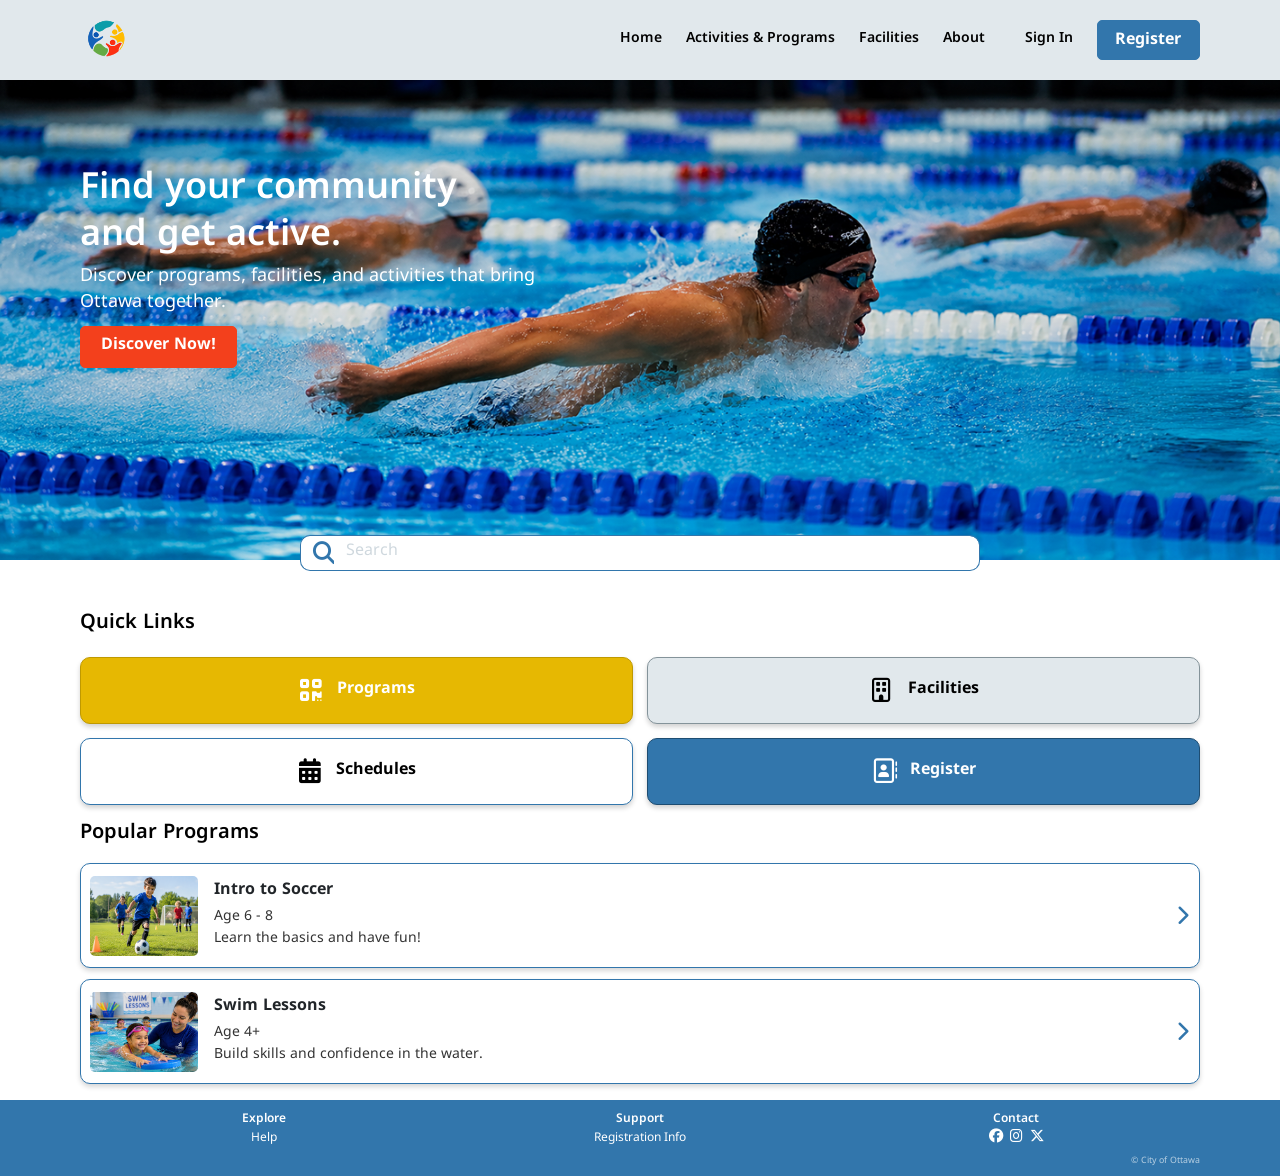
==== index.html @ 192c3e04 "Mobile homepage" ====
<!DOCTYPE html>
<html lang="en">

<head>
  <meta charset="UTF-8">

  <meta
    name="viewport"
    content="width=device-width, initial-scale=1"
  >

  <meta
    name="description"
    content="Explore recreation programs, facilities, schedules, and registration opportunities in your community."
  >

  <title>Home | Recreation Centre</title>

  <!-- Bootstrap CSS -->
  <link
    href="https://cdn.jsdelivr.net/npm/bootstrap@5.3.3/dist/css/bootstrap.min.css"
    rel="stylesheet"
  >

  <!-- Font Awesome -->
  <link
    rel="stylesheet"
    href="https://cdnjs.cloudflare.com/ajax/libs/font-awesome/6.5.2/css/all.min.css"
  >

  <!-- Custom CSS -->
  <link rel="stylesheet" href="css/style.css">

  <!-- Google Font -->
  <link rel="preconnect" href="https://fonts.googleapis.com">
  <link
    rel="preconnect"
    href="https://fonts.gstatic.com"
    crossorigin
  >
  <link
    href="https://fonts.googleapis.com/css2?family=Noto+Sans+Kannada:wght@400;600;700&display=swap"
    rel="stylesheet"
 >
</head>

<body>
  <!-- Skip link -->
  <a class="skip-link" href="#main-content">
    Skip to main content
  </a>

  <!-- Header -->
  <header class="site-header">
    <nav
      class="navbar navbar-expand-lg"
      aria-label="Main navigation"
    >
      <div class="container-fluid px-4">
        <!-- Logo -->
        <a
          class="navbar-brand"
          href="index.html"
          aria-label="Recreation Centre home"
        >
          <img
            src="images/logo-100.png"
            srcset="
              images/logo-100.png 1x,
              images/logo-200.png 2x
            "
            alt="Recreation Centre"
            class="site-logo"
          >
        </a>

        <!-- Mobile menu button -->
        <button
          class="navbar-toggler border-0 shadow-none"
          type="button"
          data-bs-toggle="offcanvas"
          data-bs-target="#mobile-navigation"
          aria-controls="mobile-navigation"
          aria-label="Open navigation menu"
        >
          <i class="fa-solid fa-bars" aria-hidden="true"></i>
        </button>

        <!-- Desktop navigation -->
        <div class="d-none d-lg-flex ms-auto">
            <ul class="navbar-nav align-items-lg-center">
                <li class="nav-item">
                    <a
                        class="nav-link active"
                        href="index.html"
                        aria-current="page"
                    >
                        Home
                    </a>
                </li>
                <li class="nav-item">
                    <a
                        class="nav-link"
                        href="programs.html"
                    >
                        Activities &amp; Programs
                    </a>
                </li>
                <li class="nav-item">
                    <a class="nav-link" href="#">
                        Facilities
                    </a>
                </li>
                <li class="nav-item">
                    <a class="nav-link" href="#">
                        About
                    </a>
                </li>
                <li class="nav-item ms-lg-3">
                    <a class="nav-link" href="#">
                        Sign In
                    </a>
                </li>
                <li class="nav-item ms-lg-2">
                    <a
                        class="btn btn-primary register-button"
                        href="#"
                    >
                        Register
                    </a>
                </li>
            </ul>
        </div>
      </div>
    </nav>
  </header>

  <!-- Mobile offcanvas navigation -->
<div
  class="offcanvas offcanvas-end mobile-menu"
  tabindex="-1"
  id="mobile-navigation"
  aria-labelledby="mobile-navigation-title"
>
  <div class="offcanvas-header">
    <h2
      class="visually-hidden"
      id="mobile-navigation-title"
    >
      Mobile navigation
    </h2>

    <button
      type="button"
      class="btn-close"
      data-bs-dismiss="offcanvas"
      aria-label="Close navigation menu"
    ></button>
  </div>

  <div class="offcanvas-body d-flex flex-column">
    <!-- Main navigation -->
    <nav aria-label="Mobile navigation">
      <ul class="mobile-nav-list list-unstyled mb-0">
        <li class="mobile-nav-item">
          <a
            class="mobile-nav-link active"
            href="index.html"
            aria-current="page"
          >
            <span class="mobile-nav-icon" aria-hidden="true">
              <i class="fa-solid fa-house"></i>
            </span>

            <span>Home</span>
          </a>
        </li>

        <li class="mobile-nav-item">
          <a
            class="mobile-nav-link"
            href="programs.html"
          >
            <span class="mobile-nav-icon" aria-hidden="true">
              <i class="fa-solid fa-qrcode"></i>
            </span>

            <span>Activities &amp; Programs</span>
          </a>
        </li>

        <li class="mobile-nav-item">
          <a
            class="mobile-nav-link"
            href="#"
          >
            <span class="mobile-nav-icon" aria-hidden="true">
              <i class="fa-regular fa-building"></i>
            </span>

            <span>Facilities</span>
          </a>
        </li>

        <li class="mobile-nav-item">
          <a
            class="mobile-nav-link"
            href="#"
          >
            <span class="mobile-nav-icon" aria-hidden="true">
              <i class="fa-solid fa-circle-info"></i>
            </span>

            <span>About</span>
          </a>
        </li>
      </ul>
    </nav>

    <!-- Account buttons -->
    <div class="mobile-account-actions">
      <a
        class="btn btn-outline-primary w-100"
        href="#"
      >
        Sign In
      </a>

      <a
        class="btn btn-primary register-button w-100"
        href="#"
      >
        Register
      </a>
    </div>

    <!-- Bottom utility links -->
    <div class="mobile-menu-footer mt-auto">
      <ul class="list-unstyled mb-0">
        <li>
          <button
            class="mobile-utility-link w-100"
            type="button"
          >
            <span class="mobile-nav-icon" aria-hidden="true">
              <i class="fa-solid fa-globe"></i>
            </span>

            <span>Language</span>

            <i
              class="fa-solid fa-chevron-down ms-auto"
              aria-hidden="true"
            ></i>
          </button>
        </li>

        <li>
          <a
            class="mobile-utility-link"
            href="#"
          >
            <span class="mobile-nav-icon" aria-hidden="true">
              <i class="fa-regular fa-circle-question"></i>
            </span>

            <span>Help</span>
          </a>
        </li>
      </ul>
    </div>
  </div>
</div>

  <main id="main-content">
    
    <!-- Hero section -->
    <section
      class="hero-section"
      aria-labelledby="hero-title"
    >
      <div class="hero-overlay">
        <div class="container-fluid px-4">
          <div class="row">
            <div class="col-12">
              <h1 id="hero-title">
                Find your community<br>
                and get active.
              </h1>

              <p>
                Discover programs, facilities, and activities
                that bring Ottawa together.
              </p>

              <a
                class="btn btn-primary hero-button"
                href="programs.html"
              >
                Discover Now!
              </a>
            </div>
          </div>
        </div>
      </div>
    </section>

    <!-- Search section -->
    <section
      class="search-section"
      aria-label="Search recreation programs"
    >
      <div class="container-fluid px-4">
        <form
          class="search-form"
          role="search"
          action="programs.html"
          method="get"
        >
          <label class="visually-hidden" for="site-search">
            Search
          </label>

          <div class="input-group">
            <span
              class="input-group-text"
              aria-hidden="true"
            >
              <i class="fa-solid fa-magnifying-glass"></i>
            </span>

            <input
              class="form-control"
              type="search"
              id="site-search"
              name="search"
              placeholder="Search"
            >
          </div>
        </form>
      </div>
    </section>

    <!-- Quick links section -->
    <section
      class="quick-links-section"
      aria-labelledby="quick-links-title"
    >
      <div class="container-fluid px-4">
        <h2 id="quick-links-title">
          Quick Links
        </h2>

        <div class="row g-3">
          <!-- Programs -->
          <div class="col-6">
            <a
              class="quick-link-card quick-link-programs"
              href="programs.html"
            >
              <i
                class="fa-solid fa-qrcode"
                aria-hidden="true"
              ></i>

              <span>Programs</span>
            </a>
          </div>

          <!-- Facilities -->
          <div class="col-6">
            <a
              class="quick-link-card quick-link-facilities"
              href="#"
            >
              <i
                class="fa-regular fa-building"
                aria-hidden="true"
              ></i>

              <span>Facilities</span>
            </a>
          </div>

          <!-- Schedules -->
          <div class="col-6">
            <a
              class="quick-link-card quick-link-schedules"
              href="#"
            >
              <i
                class="fa-solid fa-calendar-days"
                aria-hidden="true"
              ></i>

              <span>Schedules</span>
            </a>
          </div>

          <!-- Register -->
          <div class="col-6">
            <a
              class="quick-link-card quick-link-register"
              href="#"
            >
              <i
                class="fa-regular fa-address-book"
                aria-hidden="true"
              ></i>

              <span>Register</span>
            </a>
          </div>
        </div>
      </div>
    </section>

    <!-- Popular programs section -->
    <section
      class="popular-programs-section"
      aria-labelledby="popular-programs-title"
    >
      <div class="container-fluid px-4">
        <h2 id="popular-programs-title">
          Popular Programs
        </h2>

        <div class="row g-3">
          <!-- Soccer program -->
          <div class="col-12">
            <article class="card program-card">
              <div class="row g-0 align-items-center">
                <div class="col-auto">
                  <img
                    src="images/soccer-small.png"
                    srcset="
                      images/soccer-small.png 400w,
                      images/soccer-large.png 800w
                    "
                    sizes="96px"
                    class="program-image"
                    alt="Children playing soccer outdoors"
                  >
                </div>

                <div class="col">
                  <div class="card-body">
                    <h3 class="card-title">
                      Intro to Soccer
                    </h3>

                    <p class="program-age">
                      Age 6 - 8
                    </p>

                    <p class="card-text">
                      Learn the basics and have fun!
                    </p>
                  </div>
                </div>

                <div class="col-auto">
                  <a
                    class="program-arrow"
                    href="program-details.html"
                    aria-label="View Intro to Soccer program details"
                  >
                    <i
                      class="fa-solid fa-chevron-right"
                      aria-hidden="true"
                    ></i>
                  </a>
                </div>
              </div>
            </article>
          </div>

          <!-- Swimming program -->
          <div class="col-12">
            <article class="card program-card">
              <div class="row g-0 align-items-center">
                <div class="col-auto">
                  <img
                    src="images/swimming-small.png"
                    srcset="
                      images/swimming-small.png 400w,
                      images/swimming-large.png 800w
                    "
                    sizes="96px"
                    class="program-image"
                    alt="Children attending a swimming lesson"
                  >
                </div>

                <div class="col">
                  <div class="card-body">
                    <h3 class="card-title">
                      Swim Lessons
                    </h3>

                    <p class="program-age">
                      Age 4+
                    </p>

                    <p class="card-text">
                      Build skills and confidence in the water.
                    </p>
                  </div>
                </div>

                <div class="col-auto">
                  <a
                    class="program-arrow"
                    href="program-details.html"
                    aria-label="View Swim Lessons program details"
                  >
                    <i
                      class="fa-solid fa-chevron-right"
                      aria-hidden="true"
                    ></i>
                  </a>
                </div>
              </div>
            </article>
          </div>
        </div>
      </div>
    </section>
  </main>

  <!-- Footer -->
  <footer class="site-footer">
    <div class="container-fluid px-4">
      <div class="row text-center g-3">
        <!-- Explore -->
        <div class="col-4">
          <h2 class="footer-heading">
            Explore
          </h2>

          <ul class="footer-links list-unstyled">
            <li>
              <a href="#">Help</a>
            </li>
          </ul>
        </div>

        <!-- Support -->
        <div class="col-4">
          <h2 class="footer-heading">
            Support
          </h2>

          <ul class="footer-links list-unstyled">
            <li>
              <a href="#">Registration Info</a>
            </li>
          </ul>
        </div>

        <!-- Contact -->
        <div class="col-4">
          <h2 class="footer-heading">
            Contact
          </h2>

          <div class="social-links">
            <a
              href="#"
              aria-label="Facebook"
            >
              <i
                class="fa-brands fa-facebook"
                aria-hidden="true"
              ></i>
            </a>

            <a
              href="#"
              aria-label="Instagram"
            >
              <i
                class="fa-brands fa-instagram"
                aria-hidden="true"
              ></i>
            </a>

            <a
              href="#"
              aria-label="X"
            >
              <i
                class="fa-brands fa-x-twitter"
                aria-hidden="true"
              ></i>
            </a>
          </div>
        </div>
      </div>

      <p class="copyright">
        &copy; City of Ottawa
      </p>
    </div>
  </footer>

  <!-- Bootstrap JS -->
  <script
    src="https://cdn.jsdelivr.net/npm/bootstrap@5.3.3/dist/js/bootstrap.bundle.min.js"
  ></script>
</body>

</html>
---- css/style.css ----
/* ==================================================
   Google Font fallback
================================================== */

:root {
  /* Bootstrap overrides */
  --bs-primary: #f3401c;
  --bs-primary-rgb: 243, 64, 28;

  /* Brand colours */
  --color-primary: #f3401c;
  --color-primary-dark: #c93217;
  --color-blue: #3276ac;
  --color-blue-dark: #1e4d72;
  --color-yellow: #e6b802;
  --color-yellow-dark: #bf9900;

  /* Neutral colours */
  --color-text: #000000;
  --color-secondary-text: #333333;
  --color-muted-text: #5f6368;
  --color-background: #ffffff;
  --color-light-background: #e1e8ec;
  --color-light-border: #84939a;
  --color-white: #ffffff;

  /* Footer */
  --color-footer-background: #3276ac;
  --color-footer-text: #ffffff;

  /* Typography */
  --font-primary: "Noto Sans Kannada", Arial, sans-serif;

  --font-size-h1: 1.625rem; /* 26px */
  --font-size-h2: 1.25rem;  /* 20px */
  --font-size-h3: 1rem;     /* 16px */
  --font-size-body: 0.875rem; /* 14px */
  --font-size-large-body: 1rem; /* 16px */
  --font-size-small: 0.75rem; /* 12px */

  /* Layout */
  --page-padding: 20px;
  --content-max-width: 1200px;

  /* Shapes */
  --radius-small: 5px;
  --radius-medium: 10px;

  /* Motion */
  --transition-default: 0.2s ease;
}


/* ==================================================
   Reset and global styles
================================================== */

*,
*::before,
*::after {
  box-sizing: border-box;
}

html {
  scroll-behavior: smooth;
}

body {
  min-width: 320px;
  margin: 0;
  overflow-x: hidden;
  color: var(--color-text);
  background-color: var(--color-background);
  font-family: var(--font-primary);
  font-size: var(--font-size-body);
  line-height: 1.5;
}

img {
  display: block;
  max-width: 100%;
  height: auto;
}

a {
  color: inherit;
  text-decoration: none;
}

button,
input {
  font: inherit;
}

h1,
h2,
h3,
p {
  margin-top: 0;
}

h1 {
  font-size: var(--font-size-h1);
  font-weight: 600;
  line-height: 1.54;
}

h2 {
  font-size: var(--font-size-h2);
  font-weight: 600;
  line-height: 1.3;
}

h3 {
  font-size: var(--font-size-h3);
  font-weight: 700;
  line-height: 1.3;
}


/* ==================================================
   Shared Bootstrap container adjustment
================================================== */

/*
  Bootstrap px-4 is 24px and uses !important.
  The design needs 20px, so these selectors override it.
*/

.site-header .container-fluid,
main .container-fluid,
.site-footer .container-fluid {
  width: 100%;
  max-width: var(--content-max-width);
  margin-inline: auto;
  padding-right: var(--page-padding) !important;
  padding-left: var(--page-padding) !important;
}


/* ==================================================
   Accessibility
================================================== */

.skip-link {
  position: fixed;
  top: -100px;
  left: var(--page-padding);
  z-index: 2000;
  padding: 0.75rem 1rem;
  color: var(--color-white);
  background-color: var(--color-blue-dark);
  border-radius: var(--radius-small);
}

.skip-link:focus {
  top: 1rem;
}

a,
button,
.btn,
.form-control {
  transition:
    color var(--transition-default),
    background-color var(--transition-default),
    border-color var(--transition-default),
    box-shadow var(--transition-default),
    transform var(--transition-default);
}

a:focus-visible,
button:focus-visible,
.btn:focus-visible,
.form-control:focus-visible {
  outline: 3px solid rgba(50, 118, 172, 0.4);
  outline-offset: 3px;
}


/* ==================================================
   Bootstrap buttons
================================================== */

.btn {
  display: inline-flex;
  min-height: 40px;
  padding: 0.55rem 1.1rem;
  padding-top: 0.75rem;
  padding-bottom: 0.45rem;
  align-items: center;
  justify-content: center;
  border-radius: var(--radius-small);
  font-size: 1rem;
  font-weight: 700;
  line-height: 1;
}

.btn-primary {
  --bs-btn-color: #ffffff;
  --bs-btn-bg: #f3401c;
  --bs-btn-border-color: #f3401c;

  --bs-btn-hover-color: #ffffff;
  --bs-btn-hover-bg: #c93217;
  --bs-btn-hover-border-color: #c93217;


  --bs-btn-active-color: #ffffff;
  --bs-btn-active-bg: #C93217;
  --bs-btn-active-border-color: #c93217;
}

.btn-outline-primary {
  --bs-btn-color: #3276ac;
  --bs-btn-border-color: #3276ac;

  --bs-btn-hover-color: #ffffff;
  --bs-btn-hover-bg: #3276ac;
  --bs-btn-hover-border-color: #3276ac;

  --bs-btn-active-color: #ffffff;
  --bs-btn-active-bg: #1e4d72;
  --bs-btn-active-border-color: #1e4d72;
}

/* Register button exception */
.register-button {
    display: inline-flex;
    align-items: center;
    justify-content: center;
    color: #ffffff;
    background-color: #3276ac;
    border-color: #3276ac;
}

.register-button:hover,
.register-button:focus-visible {
    color: #ffffff;
    background-color: #1e4d72;
    border-color: #1e4d72;
}


/* ==================================================
   Header
================================================== */

.site-header {
  position: relative;
  z-index: 1030;
  height: 68px;
  background-color: var(--color-light-background);
}

.site-header .navbar {
  height: 68px;
  padding: 0;
}

.site-header .container-fluid {
  height: 100%;
}

.navbar-brand {
  display: flex;
  align-items: center;
  padding: 0;
  margin: 0;
}

.site-logo {
  width: 44px;
  height: 44px;
  object-fit: contain;
}

.navbar-toggler {
  display: flex;
  width: 40px;
  height: 40px;
  padding: 0;
  align-items: center;
  justify-content: center;
  color: var(--color-text);
}

.navbar-toggler i {
  font-size: 2rem;
}

.navbar-toggler:hover {
  color: var(--color-blue);
}

.navbar-toggler:focus {
  box-shadow: none;
}


/* ==================================================
   Mobile offcanvas navigation
================================================== */

.mobile-menu {
  --bs-offcanvas-width: min(80vw, 320px);

  color: var(--color-text);
  background-color: var(--color-white);
  border-left: 0;
}

.mobile-menu .offcanvas-header {
  min-height: 68px;
  padding: 18px 20px 10px;
  justify-content: flex-end;
}

.mobile-menu .btn-close {
  width: 24px;
  height: 24px;
  padding: 0.5rem;
  margin: 0;
  background-size: 24px;
  opacity: 1;
}

.mobile-menu .offcanvas-body {
  padding: 10px 22px 24px;
}

.mobile-nav-list {
  margin: 0;
}

.mobile-nav-item {
  border-bottom: 1px solid #c8c8c8;
}

.mobile-nav-item:last-child {
  border-bottom: 0;
}

.mobile-nav-link {
  display: flex;
  min-height: 57px;
  align-items: center;
  gap: 18px;
  color: var(--color-text);
  font-size: 0.875rem;
  font-weight: 600;
}

.mobile-nav-link:hover,
.mobile-nav-link:focus-visible,
.mobile-nav-link.active {
  color: var(--color-blue);
}

.mobile-nav-icon {
  display: inline-flex;
  width: 28px;
  min-width: 28px;
  align-items: center;
  justify-content: center;
  font-size: 1.35rem;
}

.mobile-account-actions {
  display: grid;
  gap: 10px;
  margin-top: 18px;
}

.mobile-account-actions .btn {
  min-height: 40px;
}

.mobile-menu-footer {
  padding-top: 17px;
  border-top: 1px solid #9e9e9e;
}

.mobile-utility-link {
  display: flex;
  min-height: 46px;
  padding: 0;
  align-items: center;
  gap: 18px;
  color: var(--color-text);
  background: transparent;
  border: 0;
  font-size: 0.875rem;
  text-align: left;
}

.mobile-utility-link:hover,
.mobile-utility-link:focus-visible {
  color: var(--color-blue);
}

.offcanvas-backdrop.show {
  opacity: 0.55;
}


/* ==================================================
   Hero
================================================== */

.hero-section {
  min-height: 300px;
  position: relative;
  color: var(--color-white);
  background-image: url("../images/hero-small.png");
  background-position: center;
  background-repeat: no-repeat;
  background-size: cover;
}

.hero-overlay {
  min-height: 300px;
  padding-top: 22px;
  padding-bottom: 55px;
  display: flex;
  align-items: flex-start;
  background:
    linear-gradient(
      rgba(0, 0, 0, 0.1),
      rgba(0, 0, 0, 0.1)
    );
}

.hero-section h1 {
  max-width: 275px;
  margin-bottom: 2px;
  color: var(--color-white);
  font-size: var(--font-size-h1);
  font-weight: 600;
  line-height: 1.54;
}

.hero-section p {
  max-width: 340px;
  margin-bottom: 8px;
  color: var(--color-white);
  font-size: var(--font-size-large-body);
  font-weight: 400;
  line-height: 1.45;
}

.hero-button {
  min-height: 42px;
  padding: 0.4rem 1.25rem;
}


/* ==================================================
   Search
================================================== */

.search-section {
  position: relative;
  z-index: 10;
  margin-top: -23px;
  margin-bottom: 42px;
}

.search-form {
  width: 100%;
}

.search-form .input-group {
  height: 36px;
}

.search-form .input-group-text {
  padding: 0 0 0 12px;
  color: var(--color-blue);
  background-color: var(--color-white);
  border: 1px solid var(--color-blue);
  border-right: 0;
  border-radius: var(--radius-medium) 0 0 var(--radius-medium);
  font-size: 1.4rem;
}

.search-form .form-control {
  height: 36px;
  padding: 0 12px;
  color: var(--color-text);
  background-color: var(--color-white);
  border: 1px solid var(--color-blue);
  border-left: 0;
  border-radius: 0 var(--radius-medium) var(--radius-medium) 0;
  font-size: 1rem;
  box-shadow: none;
}

.search-form .form-control::placeholder {
  color: #cfd8de;
  opacity: 1;
}

.search-form .form-control:focus {
  border-color: var(--color-blue-dark);
  box-shadow: none;
}


/* ==================================================
   Quick links
================================================== */

.quick-links-section {
  padding-bottom: 18px;
}

.quick-links-section h2 {
  margin-bottom: 18px;
}

.quick-links-section .row {
  --bs-gutter-x: 14px;
  --bs-gutter-y: 14px;
}

.quick-link-card {
  display: flex;
  width: 100%;
  min-height: 67px;
  padding: 20px 16px;
  align-items: center;
  justify-content: center;
  gap: 13px;
  color: var(--color-text);
  border: 1px solid;
  border-radius: var(--radius-medium);
  box-shadow: 0 3px 5px rgba(0, 0, 0, 0.18);
  font-size: 1rem;
  font-weight: 700;
}

.quick-link-card i {
  width: 26px;
  min-width: 26px;
  font-size: 1.55rem;
  text-align: center;
}

.quick-link-card:hover {
  transform: translateY(-2px);
}

.quick-link-programs {
  color: var(--color-white);
  background-color: var(--color-yellow);
  border-color: var(--color-yellow-dark);
}

.quick-link-programs:hover,
.quick-link-programs:focus-visible {
  color: var(--color-white);
  background-color: var(--color-yellow-dark);
}

.quick-link-facilities {
  color: var(--color-text);
  background-color: var(--color-light-background);
  border-color: var(--color-light-border);
}

.quick-link-facilities:hover,
.quick-link-facilities:focus-visible {
  color: var(--color-text);
  background-color: #ced8de;
}

.quick-link-schedules {
  color: var(--color-text);
  background-color: var(--color-white);
  border-color: var(--color-blue);
}

.quick-link-schedules:hover,
.quick-link-schedules:focus-visible {
  color: var(--color-white);
  background-color: var(--color-blue);
}

.quick-link-register {
  color: var(--color-white);
  background-color: var(--color-blue);
  border-color: var(--color-blue-dark);
}

.quick-link-register:hover,
.quick-link-register:focus-visible {
  color: var(--color-white);
  background-color: var(--color-blue-dark);
}


/* ==================================================
   Popular programs
================================================== */

.popular-programs-section {
  padding-bottom: 16px;
}

.popular-programs-section h2 {
  margin-bottom: 14px;
}

.popular-programs-section .row {
  --bs-gutter-y: 11px;
}

.program-card {
  overflow: hidden;
  min-height: 103px;
  border: 1px solid var(--color-blue);
  border-radius: var(--radius-medium);
  box-shadow: 0 3px 5px rgba(0, 0, 0, 0.16);
}

.program-card .row {
  min-height: 103px;
  flex-wrap: nowrap;
}

.program-image {
  width: 108px;
  height: 80px;
  margin-left: 9px;
  object-fit: cover;
  border-radius: 5px;
}

.program-card .card-body {
  padding: 8px 8px 7px 16px;
}

.program-card .card-title {
  margin-bottom: 5px;
  font-size: var(--font-size-h3);
  font-weight: 700;
  white-space: nowrap;
}

.program-age {
  margin-bottom: 3px;
  color: var(--color-secondary-text);
  font-size: var(--font-size-body);
}

.program-card .card-text {
  margin-bottom: 0;
  color: var(--color-secondary-text);
  font-size: var(--font-size-body);
  line-height: 1.3;
}

.program-arrow {
  display: flex;
  width: 34px;
  min-height: 103px;
  align-items: center;
  justify-content: center;
  color: var(--color-blue);
  font-size: 1.25rem;
}

.program-arrow:hover,
.program-arrow:focus-visible {
  color: var(--color-blue-dark);
  background-color: rgba(50, 118, 172, 0.08);
}


/* ==================================================
   Footer
================================================== */

.site-footer {
  padding: 13px 0 7px;
  color: var(--color-footer-text);
  background-color: var(--color-footer-background);
}

.site-footer .row {
  --bs-gutter-x: 8px;
  --bs-gutter-y: 0;
}

.footer-heading {
  margin-bottom: 0;
  color: var(--color-white);
  font-size: var(--font-size-small);
  font-weight: 600;
}

.footer-links {
  margin-bottom: 0;
}

.footer-links a {
  color: var(--color-footer-text);
  font-size: var(--font-size-small);
  font-weight: 400;
}

.footer-links a:hover,
.footer-links a:focus-visible,
.social-links a:hover,
.social-links a:focus-visible {
  color: #dcecf7;
}

.social-links {
  display: flex;
  justify-content: center;
  gap: 7px;
}

.social-links a {
  color: var(--color-footer-text);
  font-size: 0.9rem;
}

.copyright {
  margin: 6px 0 0;
  color: rgba(255, 255, 255, 0.65);
  font-size: 0.55rem;
  text-align: right;
}


/* ==================================================
   Tablet base skeleton
================================================== */

@media (min-width: 768px) {
  :root {
    --page-padding: 32px;
  }

  .hero-section {
    min-height: 380px;
    background-image: url("../images/hero-large.png");
  }

  .hero-overlay {
    min-height: 380px;
    padding-top: 55px;
  }

  .hero-section h1 {
    max-width: 500px;
    font-size: 2.25rem;
    line-height: 1.3;
  }

  .hero-section p {
    max-width: 520px;
    font-size: 1.125rem;
  }

  .search-section {
    margin-top: -25px;
  }

  .search-form {
    max-width: 680px;
    margin-inline: auto;
  }
}


/* ==================================================
   Desktop base skeleton
================================================== */

@media (min-width: 992px) {
  :root {
    --page-padding: 40px;
  }

  .site-header,
  .site-header .navbar {
    height: 80px;
  }

  .site-logo {
    width: 52px;
    height: 52px;
  }

  .navbar-nav {
    gap: 0.5rem;
  }

  .nav-link {
    color: var(--color-text);
    font-weight: 600;
  }

  .nav-link:hover,
  .nav-link:focus-visible,
  .nav-link.active {
    color: var(--color-blue);
  }

  .hero-section {
    min-height: 480px;
  }

  .hero-overlay {
    min-height: 480px;
    padding-top: 90px;
  }
}
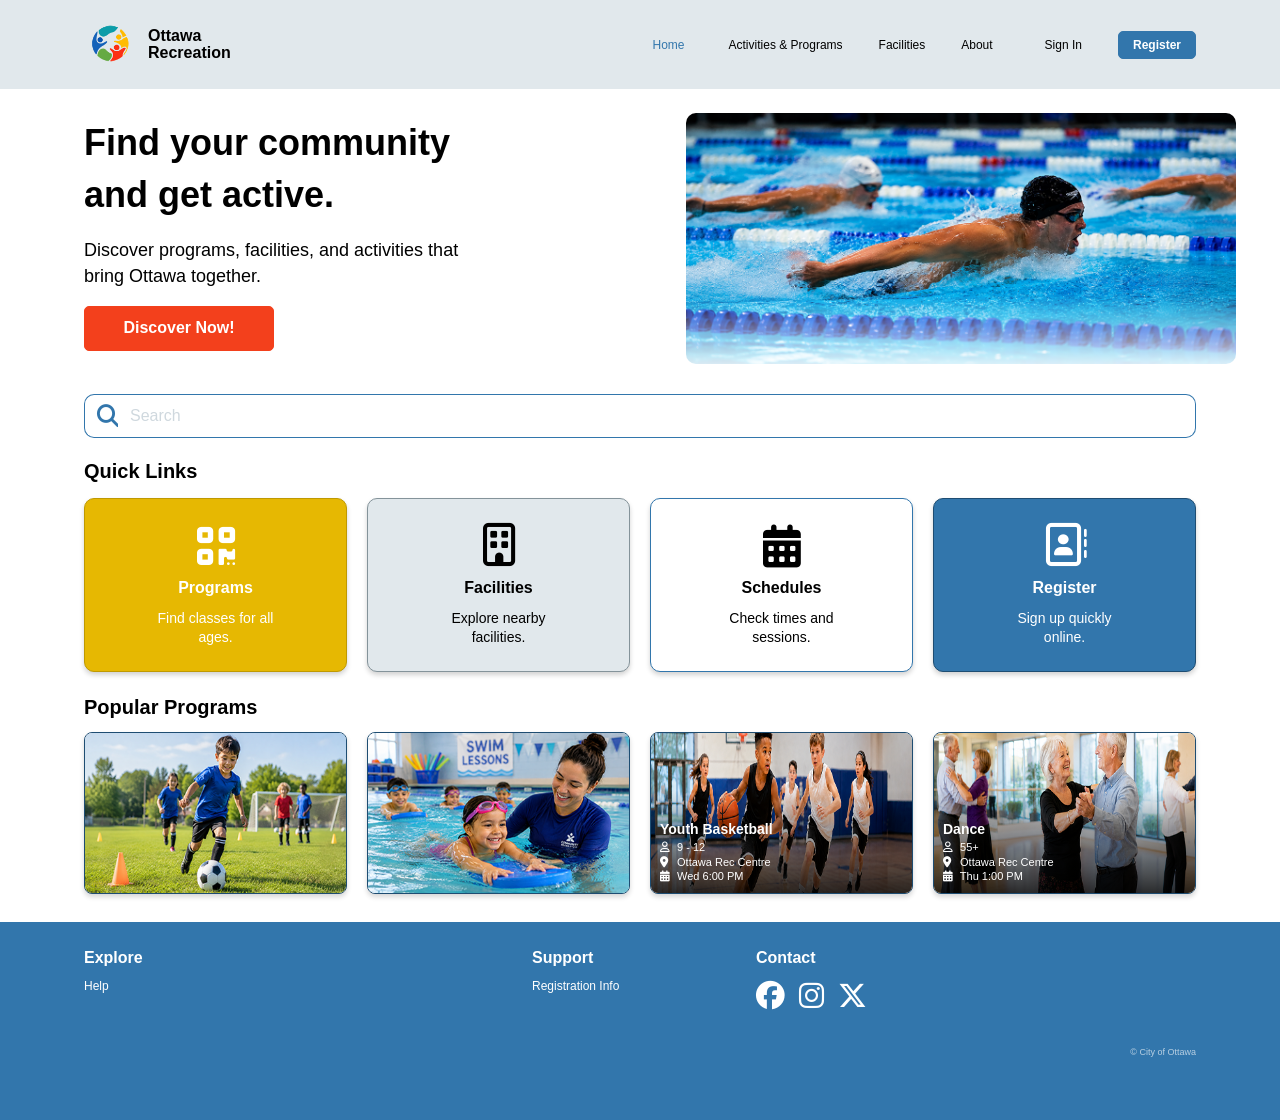
==== commit 9c67387b: "complete mobile pages and begin tablet homepage" ====
--- a/index.html
+++ b/index.html
@@ -61,7 +61,7 @@
         <a
           class="navbar-brand"
           href="index.html"
-          aria-label="Recreation Centre home"
+          aria-label="Ottawa Recreation home"
         >
           <img
             src="images/logo-100.png"
@@ -72,11 +72,12 @@
             alt="Recreation Centre"
             class="site-logo"
           >
+          <span class="brand-name">Ottawa<br>Recreation</span>
         </a>
 
         <!-- Mobile menu button -->
         <button
-          class="navbar-toggler border-0 shadow-none"
+          class="navbar-toggler border-0 shadow-none shadow-none d-md-none"
           type="button"
           data-bs-toggle="offcanvas"
           data-bs-target="#mobile-navigation"
@@ -87,9 +88,9 @@
         </button>
 
         <!-- Desktop navigation -->
-        <div class="d-none d-lg-flex ms-auto">
-            <ul class="navbar-nav align-items-lg-center">
-                <li class="nav-item">
+        <div class="d-none d-md-flex ms-auto">
+            <ul class="navbar-nav align-items-md-center">
+                <li class="nav-item ms-md-3">
                     <a
                         class="nav-link active"
                         href="index.html"
@@ -98,7 +99,7 @@
                         Home
                     </a>
                 </li>
-                <li class="nav-item">
+                <li class="nav-item ms-md-2">
                     <a
                         class="nav-link"
                         href="programs.html"
@@ -123,7 +124,7 @@
                 </li>
                 <li class="nav-item ms-lg-2">
                     <a
-                        class="btn btn-primary register-button"
+                        class="btn register-button"
                         href="#"
                     >
                         Register
@@ -227,7 +228,7 @@
       </a>
 
       <a
-        class="btn btn-primary register-button w-100"
+        class="btn register-button w-100"
         href="#"
       >
         Register
@@ -363,7 +364,8 @@
                 aria-hidden="true"
               ></i>
 
-              <span>Programs</span>
+              <span class="quick-link-title">Programs</span>
+              <span class="quick-link-description">Find classes for all ages.</span>
             </a>
           </div>
 
@@ -378,7 +380,8 @@
                 aria-hidden="true"
               ></i>
 
-              <span>Facilities</span>
+              <span class="quick-link-title">Facilities</span>
+              <span class="quick-link-description">Explore nearby facilities.</span>
             </a>
           </div>
 
@@ -393,7 +396,8 @@
                 aria-hidden="true"
               ></i>
 
-              <span>Schedules</span>
+              <span class="quick-link-title">Schedules</span>
+              <span class="quick-link-description">Check times and sessions.</span>
             </a>
           </div>
 
@@ -408,7 +412,8 @@
                 aria-hidden="true"
               ></i>
 
-              <span>Register</span>
+              <span class="quick-link-title">Register</span>
+              <span class="quick-link-description">Sign up quickly online.</span>
             </a>
           </div>
         </div>
@@ -481,7 +486,7 @@
               <div class="row g-0 align-items-center">
                 <div class="col-auto">
                   <img
-                    src="images/swimming-small.png"
+                    src="images/swimming-large.png"
                     srcset="
                       images/swimming-small.png 400w,
                       images/swimming-large.png 800w
@@ -523,6 +528,75 @@
               </div>
             </article>
           </div>
+          <!-- Basketball program -->
+          <div class="col-12 col-md-3 d-none d-md-block">
+            <article class="card program-card home-program-card h-100">
+              <img
+                src="images/basketball-small.png"
+                srcset="
+                  images/basketball-small.png 400w,
+                  images/basketball-large.png 800w
+                "
+                sizes="(min-width: 768px) 25vw, 100vw"
+                class="home-program-image"
+                alt="Young people playing basketball"
+              >
+
+              <div class="home-program-overlay">
+                <h3>Youth Basketball</h3>
+
+                <p>
+                  <i class="fa-regular fa-user" aria-hidden="true"></i>
+                  9 - 12
+                </p>
+
+                <p>
+                  <i class="fa-solid fa-location-dot" aria-hidden="true"></i>
+                  Ottawa Rec Centre
+                </p>
+
+                <p>
+                  <i class="fa-solid fa-calendar-days" aria-hidden="true"></i>
+                  Wed 6:00 PM
+                </p>
+              </div>
+            </article>
+          </div>
+
+          <!-- Dance program -->
+          <div class="col-12 col-md-3 d-none d-md-block">
+            <article class="card program-card home-program-card h-100">
+              <img
+                src="images/dance-small.png"
+                srcset="
+                  images/dance-small.png 400w,
+                  images/dance-large.png 800w
+                "
+                sizes="(min-width: 768px) 25vw, 100vw"
+                class="home-program-image"
+                alt="Older adults participating in a dance class"
+              >
+
+              <div class="home-program-overlay">
+                <h3>Dance</h3>
+
+                <p>
+                  <i class="fa-regular fa-user" aria-hidden="true"></i>
+                  55+
+                </p>
+
+                <p>
+                  <i class="fa-solid fa-location-dot" aria-hidden="true"></i>
+                  Ottawa Rec Centre
+                </p>
+
+                <p>
+                  <i class="fa-solid fa-calendar-days" aria-hidden="true"></i>
+                  Thu 1:00 PM
+                </p>
+              </div>
+            </article>
+          </div>
         </div>
       </div>
     </section>
--- a/css/style.css
+++ b/css/style.css
@@ -29,7 +29,7 @@
   --color-footer-text: #ffffff;
 
   /* Typography */
-  --font-primary: "Noto Sans Kannada", Arial, sans-serif;
+  --font-primary: "Noto Sans", Arial, sans-serif;
 
   --font-size-h1: 1.625rem; /* 26px */
   --font-size-h2: 1.25rem;  /* 20px */
@@ -74,6 +74,13 @@
   font-family: var(--font-primary);
   font-size: var(--font-size-body);
   line-height: 1.5;
+}
+
+button,
+input,
+select,
+textarea {
+  font-family: var(--font-primary);
 }
 
 img {
@@ -185,9 +192,7 @@
 .btn {
   display: inline-flex;
   min-height: 40px;
-  padding: 0.55rem 1.1rem;
-  padding-top: 0.75rem;
-  padding-bottom: 0.45rem;
+  padding: 0.7rem 1.1rem;
   align-items: center;
   justify-content: center;
   border-radius: var(--radius-small);
@@ -213,32 +218,35 @@
 
 .btn-outline-primary {
   --bs-btn-color: #3276ac;
+  --bs-btn-bg: #ffffff;
   --bs-btn-border-color: #3276ac;
 
-  --bs-btn-hover-color: #ffffff;
-  --bs-btn-hover-bg: #3276ac;
+  --bs-btn-hover-color: #3276ac;
+  --bs-btn-hover-bg: #96a3ab;
   --bs-btn-hover-border-color: #3276ac;
 
-  --bs-btn-active-color: #ffffff;
-  --bs-btn-active-bg: #1e4d72;
-  --bs-btn-active-border-color: #1e4d72;
+  --bs-btn-active-color: #3276ac;
+  --bs-btn-active-bg: #96a3ab;
+  --bs-btn-active-border-color: #3276ac;
 }
 
 /* Register button exception */
 .register-button {
-    display: inline-flex;
-    align-items: center;
-    justify-content: center;
     color: #ffffff;
     background-color: #3276ac;
     border-color: #3276ac;
 }
 
 .register-button:hover,
-.register-button:focus-visible {
+.register-button:focus-visible,
+.register-button:active
+.register-button.btn-primary:hover,
+.register-button.btn-primary:focus-visible,
+.register-button.btn-primary:active
+.register-button.btn-primary.show {
     color: #ffffff;
-    background-color: #1e4d72;
-    border-color: #1e4d72;
+    background-color: #1d496c;
+    border-color: #1d496c;
 }
 
 
@@ -273,6 +281,10 @@
   width: 44px;
   height: 44px;
   object-fit: contain;
+}
+
+.brand-name {
+  display: none;
 }
 
 .navbar-toggler {
@@ -572,7 +584,8 @@
 .quick-link-facilities:hover,
 .quick-link-facilities:focus-visible {
   color: var(--color-text);
-  background-color: #ced8de;
+  background-color: #aeb8bf;
+  border-color: var(--color-light-border);
 }
 
 .quick-link-schedules {
@@ -583,8 +596,9 @@
 
 .quick-link-schedules:hover,
 .quick-link-schedules:focus-visible {
-  color: var(--color-white);
-  background-color: var(--color-blue);
+  color: var(--color-text);
+  background-color: #aeb8bf;
+  border-color: var(--color-blue);
 }
 
 .quick-link-register {
@@ -597,6 +611,10 @@
 .quick-link-register:focus-visible {
   color: var(--color-white);
   background-color: var(--color-blue-dark);
+}
+
+.quick-link-description {
+  display: none;
 }
 
 
@@ -677,6 +695,519 @@
   background-color: rgba(50, 118, 172, 0.08);
 }
 
+/* ==================================================
+   Activities & Programs page
+================================================== */
+
+/* Page title and search */
+.programs-intro-section {
+  padding-top: 18px;
+}
+
+.programs-intro-section h1 {
+  margin-bottom: 12px;
+  font-family: "Noto Sans", Arial, sans-serif;
+  font-size: 26px;
+  font-weight: 700;
+  line-height: 1.3;
+}
+
+.program-search-form .input-group {
+  height: 48px;
+}
+
+.program-search-form .input-group-text {
+  padding: 0 0 0 12px;
+  color: var(--color-blue);
+  background-color: var(--color-white);
+  border: 1px solid var(--color-blue);
+  border-right: 0;
+  border-radius: var(--radius-medium) 0 0 var(--radius-medium);
+  font-size: 1.35rem;
+}
+
+.program-search-form .form-control {
+  height: 48px;
+  padding: 0 12px;
+  color: var(--color-text);
+  background-color: var(--color-white);
+  border: 1px solid var(--color-blue);
+  border-left: 0;
+  border-radius: 0 var(--radius-medium) var(--radius-medium) 0;
+  font-size: 1rem;
+  box-shadow: none;
+}
+
+.program-search-form .form-control::placeholder {
+  color: #cfd8de;
+  opacity: 1;
+}
+
+.program-search-form .form-control:focus {
+  border-color: var(--color-blue-dark);
+  box-shadow: none;
+}
+
+
+/* Filter section */
+.program-filter-section {
+  padding-top: 13px;
+  padding-bottom: 22px;
+}
+
+.program-filter-button {
+  display: flex;
+  min-height: 48px;
+  padding: 0;
+  align-items: center;
+  justify-content: center;
+  line-height: 1;
+  gap: 12px;
+  color: #3276ac;
+  background-color: #ffffff;
+  border: 1px solid #3276ac;
+  border-radius: var(--radius-medium);
+  font-family: "Noto Sans", Arial, sans-serif;
+  font-size: 16px;
+  font-weight: 600;
+}
+
+.program-filter-button i {
+  font-size: 1.25rem;
+}
+
+/* White button hover */
+.program-filter-button:hover,
+.program-filter-button:focus-visible,
+.program-filter-button[aria-expanded="true"] {
+  color: #3276ac;
+  background-color: #aeb8bf;
+  border-color: #3276ac;
+}
+
+.filter-options-panel {
+  margin-top: 10px;
+  padding: 16px;
+  background-color: var(--color-light-background);
+  border: 1px solid var(--color-light-border);
+  border-radius: var(--radius-medium);
+}
+
+.filter-options-panel .form-label {
+  margin-bottom: 5px;
+  font-weight: 600;
+}
+
+.filter-options-panel .form-select {
+  border-color: var(--color-light-border);
+}
+
+.filter-options-panel .form-select:focus {
+  border-color: var(--color-blue);
+  box-shadow: 0 0 0 0.2rem rgba(50, 118, 172, 0.2);
+}
+
+
+/* Program list */
+.program-list-section {
+  padding-bottom: 12px;
+}
+
+.program-list-section .row {
+  --bs-gutter-y: 14px;
+}
+
+.program-list-card {
+  overflow: hidden;
+  min-height: 120px;
+  background-color: #ffffff;
+  border: 1px solid var(--color-blue);
+  border-radius: var(--radius-medium);
+  box-shadow: 0 3px 5px rgba(0, 0, 0, 0.16);
+  transition:
+    background-color var(--transition-default),
+    border-color var(--transition-default),
+    box-shadow var(--transition-default),
+    transform var(--transition-default);
+}
+
+.program-list-card:hover,
+.program-list-card:focus-within {
+  background-color: #aeb8bf;
+}
+
+.program-list-card > .row {
+  min-height: 120px;
+}
+
+.program-list-image {
+  width: 116px;
+  height: 102px;
+  margin-left: 8px;
+  object-fit: cover;
+  border-radius: 5px;
+}
+
+.program-list-card .card-body {
+  padding: 8px 4px 6px 10px;
+}
+
+.program-list-card .card-title {
+  margin-bottom: 5px;
+  font-family: "Noto Sans", Arial, sans-serif;
+  font-size: 16px;
+  font-weight: 700;
+  line-height: 1.25;
+}
+
+.program-details-list {
+  margin: 0;
+}
+
+.program-details-list li {
+  display: flex;
+  min-height: 24px;
+  align-items: center;
+  gap: 8px;
+  color: var(--color-secondary-text);
+  font-family: "Noto Sans", Arial, sans-serif;
+  font-size: 14px;
+  font-weight: 400;
+  line-height: 1.25;
+}
+
+.program-details-list i {
+  width: 14px;
+  min-width: 14px;
+  color: var(--color-text);
+  font-size: 0.8rem;
+  text-align: center;
+}
+
+.program-list-arrow {
+  display: flex;
+  width: 36px;
+  min-height: 120px;
+  align-items: center;
+  justify-content: center;
+  color: var(--color-blue);
+  font-size: 1.2rem;
+}
+
+.program-list-arrow:hover,
+.program-list-arrow:focus-visible {
+  color: var(--color-blue-dark);
+}
+
+/* ==================================================
+   Program Details page
+================================================== */
+
+/* Intro section */
+.program-detail-intro-section {
+  padding-top: 14px;
+}
+
+.back-link {
+  display: inline-flex;
+  width: 40px;
+  height: 40px;
+  margin-bottom: 4px;
+  align-items: center;
+  justify-content: flex-start;
+  color: #3276ac;
+  font-size: 1.5rem;
+  line-height: 1;
+}
+
+.back-link:hover {
+  color: #3276ac;
+}
+
+.back-link:focus-visible,
+.back-link:active {
+  color: #b4c2cc;
+}
+
+.program-detail-intro-section h1 {
+  margin-bottom: 8px;
+  font-size: 26px;
+  font-weight: 700;
+  line-height: 1.3;
+}
+
+.program-detail-hero-image {
+  width: 100%;
+  height: 185px;
+  object-fit: cover;
+  object-position: center top;
+  border-radius: 10px;
+}
+
+
+/* ==================================================
+   Program information cards
+================================================== */
+
+.program-information-section {
+  padding-top: 24px;
+}
+
+.program-information-section .row {
+  --bs-gutter-x: 10px;
+}
+
+.program-info-card {
+  display: flex;
+  min-height: 125px;
+  padding: 12px 5px 10px;
+  flex-direction: column;
+  align-items: center;
+  justify-content: flex-start;
+  text-align: center;
+  border: 1px solid;
+  border-radius: 10px;
+  box-shadow: 0 3px 5px rgba(0, 0, 0, 0.16);
+}
+
+.program-info-card i {
+  margin-bottom: 10px;
+  font-size: 2rem;
+  line-height: 1;
+}
+
+.program-info-card h3 {
+  margin-bottom: 10px;
+  font-size: 16px;
+  font-weight: 700;
+  line-height: 1.1;
+}
+
+.program-info-card p {
+  margin-bottom: 0;
+  font-size: 14px;
+  line-height: 1.25;
+}
+
+
+/* Age */
+.age-info-card {
+  color: #ffffff;
+  background-color: #3276ac;
+  border-color: #1e4d72;
+}
+
+.age-info-card:hover,
+.age-info-card:focus-within {
+  background-color: #1d496c;
+}
+
+
+/* Location */
+.location-info-card {
+  color: #000000;
+  background-color: #e1e8ec;
+  border-color: #84939a;
+}
+
+.location-info-card:hover,
+.location-info-card:focus-within {
+  background-color: #aeb8bf;
+}
+
+
+/* Schedule */
+.schedule-info-card {
+  color: #000000;
+  background-color: #ffffff;
+  border-color: #3276ac;
+}
+
+.schedule-info-card:hover,
+.schedule-info-card:focus-within {
+  background-color: #aeb8bf;
+}
+
+
+/* Price */
+.price-info-card {
+  color: #ffffff;
+  background-color: #e6b802;
+  border-color: #bf9900;
+}
+
+.price-info-card:hover,
+.price-info-card:focus-within {
+  background-color: #bf9900;
+}
+
+
+/* ==================================================
+   Description section
+================================================== */
+
+.program-description-section {
+  padding-top: 10px;
+}
+
+.program-description-card {
+  padding: 10px;
+  background-color: #ffffff;
+  border: 1px solid #3276ac;
+  border-radius: 10px;
+}
+
+.program-description-card:hover,
+.program-description-card:focus-within {
+  background-color: #aeb8bf;
+}
+
+.program-description-card h2 {
+  margin-bottom: 2px;
+  font-size: 20px;
+  font-weight: 700;
+  line-height: 1.2;
+}
+
+.program-description-card p {
+  margin-bottom: 0;
+  font-size: 14px;
+  line-height: 1.35;
+}
+
+.register-now-button {
+  min-height: 42px;
+  margin-top: 8px;
+}
+
+
+/* ==================================================
+   Related programs
+================================================== */
+
+.related-programs-section {
+  padding-top: 16px;
+  padding-bottom: 12px;
+}
+
+.related-programs-section h2 {
+  margin-bottom: 10px;
+  font-size: 20px;
+  font-weight: 700;
+}
+
+.related-programs-section .row {
+  --bs-gutter-x: 12px;
+}
+
+.related-program-card {
+  overflow: hidden;
+  background-color: #ffffff;
+  border: 1px solid #3276ac;
+  border-radius: 10px;
+  box-shadow: 0 3px 5px rgba(0, 0, 0, 0.16);
+}
+
+.related-program-card:hover,
+.related-program-card:focus-within {
+  background-color: #aeb8bf;
+}
+
+.related-program-image {
+  width: calc(100% - 16px);
+  height: 65px;
+  margin: 8px 8px 0;
+  object-fit: cover;
+  object-position: center 25%;
+  border-radius: 6px;
+}
+
+/* Basketball image position adjustment */
+.basketball-related-image {
+  object-position: center 20%;
+}
+
+.related-program-card .card-body {
+  display: flex;
+  min-height: 62px;
+  padding: 6px 8px 8px;
+  align-items: center;
+  justify-content: space-between;
+  gap: 6px;
+}
+
+.related-program-card .card-title {
+  margin-bottom: 1px;
+  font-size: 16px;
+  font-weight: 700;
+  line-height: 1.15;
+}
+
+.related-program-card .card-text {
+  margin-bottom: 0;
+  font-size: 14px;
+  line-height: 1.2;
+}
+
+.related-program-arrow {
+  display: inline-flex;
+  width: 26px;
+  min-width: 26px;
+  height: 40px;
+  align-items: center;
+  justify-content: center;
+  color: #3276ac;
+  font-size: 1.15rem;
+}
+
+.related-program-arrow:hover {
+  color: #3276ac;
+}
+
+.related-program-arrow:focus-visible,
+.related-program-arrow:active {
+  color: #b4c2cc;
+}
+
+
+/* ==================================================
+   Small mobile adjustment
+================================================== */
+
+@media (max-width: 359.98px) {
+  .program-detail-hero-image {
+    height: 160px;
+  }
+
+  .program-information-section .row {
+    --bs-gutter-x: 6px;
+  }
+
+  .program-info-card {
+    min-height: 118px;
+    padding-inline: 2px;
+  }
+
+  .program-info-card i {
+    font-size: 1.6rem;
+  }
+
+  .program-info-card h3 {
+    font-size: 14px;
+  }
+
+  .program-info-card p {
+    font-size: 12px;
+  }
+
+  .related-program-card .card-title {
+    font-size: 14px;
+  }
+
+  .related-program-card .card-text {
+    font-size: 12px;
+  }
+}
 
 /* ==================================================
    Footer
@@ -737,58 +1268,18 @@
 
 
 /* ==================================================
-   Tablet base skeleton
+   Tablet homepage
 ================================================== */
 
 @media (min-width: 768px) {
   :root {
-    --page-padding: 32px;
-  }
-
-  .hero-section {
-    min-height: 380px;
-    background-image: url("../images/hero-large.png");
-  }
-
-  .hero-overlay {
-    min-height: 380px;
-    padding-top: 55px;
-  }
-
-  .hero-section h1 {
-    max-width: 500px;
-    font-size: 2.25rem;
-    line-height: 1.3;
-  }
-
-  .hero-section p {
-    max-width: 520px;
-    font-size: 1.125rem;
-  }
-
-  .search-section {
-    margin-top: -25px;
-  }
-
-  .search-form {
-    max-width: 680px;
-    margin-inline: auto;
-  }
-}
-
-
-/* ==================================================
-   Desktop base skeleton
-================================================== */
-
-@media (min-width: 992px) {
-  :root {
-    --page-padding: 40px;
-  }
-
+    --page-padding: 44px;
+  }
+
+  /* Header */
   .site-header,
   .site-header .navbar {
-    height: 80px;
+    height: 89px;
   }
 
   .site-logo {
@@ -796,27 +1287,323 @@
     height: 52px;
   }
 
+  .navbar-brand {
+    gap: 12px;
+  }
+
+  .brand-name {
+    display: block;
+    color: var(--color-text);
+    font-size: 16px;
+    font-weight: 700;
+    line-height: 1.05;
+  }
+
   .navbar-nav {
-    gap: 0.5rem;
-  }
-
-  .nav-link {
+    gap: 20px;
+  }
+
+  .navbar-nav .nav-link {
+    padding: 8px 0;
     color: var(--color-text);
-    font-weight: 600;
-  }
-
-  .nav-link:hover,
-  .nav-link:focus-visible,
-  .nav-link.active {
+    font-size: 12px;
+    font-weight: 400;
+    white-space: nowrap;
+  }
+
+  .navbar-nav .nav-link:hover,
+  .navbar-nav .nav-link:focus-visible,
+  .navbar-nav .nav-link.active {
     color: var(--color-blue);
   }
 
+  .navbar-nav .btn {
+    min-height: 28px;
+    padding: 5px 14px;
+    font-size: 12px;
+  }
+
+
+  /* Hero */
   .hero-section {
-    min-height: 480px;
+    min-height: 360px;
+    position: relative;
+    color: var(--color-text);
+    background: var(--color-white);
+  }
+
+  .hero-section::before {
+    content: "";
+    width: 43%;
+    height: 251px;
+    position: absolute;
+    top: 24px;
+    right: var(--page-padding);
+    background-image:
+      linear-gradient(
+        to bottom,
+        rgba(255, 255, 255, 0) 72%,
+        rgba(255, 255, 255, 0.85) 100%
+      ),
+      url("../images/hero-large.png");
+    background-position: center;
+    background-repeat: no-repeat;
+    background-size: cover;
+    border-radius: 10px;
   }
 
   .hero-overlay {
-    min-height: 480px;
-    padding-top: 90px;
-  }
-}+    min-height: 360px;
+    padding-top: 28px;
+    padding-bottom: 76px;
+    align-items: flex-start;
+    background: transparent;
+  }
+
+  .hero-section .row {
+    width: 100%;
+  }
+
+  .hero-section .col-12 {
+    width: 50%;
+  }
+
+  .hero-section h1 {
+    max-width: 390px;
+    margin-bottom: 16px;
+    color: var(--color-text);
+    font-size: 36px;
+    font-weight: 700;
+    line-height: 1.45;
+  }
+
+  .hero-section p {
+    max-width: 380px;
+    margin-bottom: 16px;
+    color: var(--color-text);
+    font-size: 18px;
+    line-height: 1.45;
+  }
+
+  .hero-button {
+    width: 190px;
+    min-height: 45px;
+    padding: 0;
+  }
+
+
+  /* Search */
+  .search-section {
+    margin-top: -55px;
+    margin-bottom: 20px;
+  }
+
+  .search-form {
+    width: 100%;
+    max-width: none;
+    margin: 0;
+  }
+
+  .search-form .input-group {
+    height: 44px;
+  }
+
+  .search-form .input-group-text,
+  .search-form .form-control {
+    height: 44px;
+  }
+
+
+  /* Quick links */
+  .quick-links-section {
+    padding-bottom: 22px;
+  }
+
+  .quick-links-section h2 {
+    margin-bottom: 14px;
+    font-size: 20px;
+  }
+
+  .quick-links-section .row {
+    --bs-gutter-x: 20px;
+    --bs-gutter-y: 0;
+  }
+
+  .quick-links-section .col-6 {
+    width: 25%;
+  }
+
+  .quick-link-card {
+    min-height: 174px;
+    padding: 25px 19px 11px;
+    flex-direction: column;
+    justify-content: flex-start;
+    gap: 9px;
+    text-align: center;
+  }
+
+  .quick-link-card i {
+    width: auto;
+    margin-bottom: 0;
+    font-size: 2.7rem;
+  }
+
+  .quick-link-title {
+    font-size: 16px;
+    font-weight: 700;
+  }
+
+  .quick-link-description {
+    display: block;
+    max-width: 135px;
+    font-size: 14px;
+    font-weight: 400;
+    line-height: 1.35;
+  }
+
+
+  /* Popular programs */
+  .popular-programs-section {
+    padding-bottom: 28px;
+  }
+
+  .popular-programs-section h2 {
+    margin-bottom: 12px;
+    font-size: 20px;
+  }
+
+  .popular-programs-section .row {
+    --bs-gutter-x: 20px;
+    --bs-gutter-y: 0;
+  }
+
+  .popular-programs-section .col-12 {
+    width: 25%;
+  }
+
+  .home-program-card,
+  .program-card {
+    min-height: 160px;
+    position: relative;
+    overflow: hidden;
+    border: 1px solid var(--color-blue-dark);
+    border-radius: 8px;
+  }
+
+  .home-program-image,
+  .program-card .program-image {
+    width: 100%;
+    height: 160px;
+    margin: 0;
+    object-fit: cover;
+    border-radius: 0;
+  }
+
+  .home-program-overlay {
+    position: absolute;
+    right: 0;
+    bottom: 0;
+    left: 0;
+    padding: 30px 9px 8px;
+    color: var(--color-white);
+    background:
+      linear-gradient(
+        to bottom,
+        rgba(0, 0, 0, 0),
+        rgba(0, 0, 0, 0.82)
+      );
+  }
+
+  .home-program-overlay h3 {
+    margin-bottom: 3px;
+    color: var(--color-white);
+    font-size: 14px;
+    font-weight: 700;
+  }
+
+  .home-program-overlay p {
+    margin-bottom: 1px;
+    color: var(--color-white);
+    font-size: 11px;
+    line-height: 1.25;
+  }
+
+  .home-program-overlay i {
+    width: 14px;
+  }
+
+
+  /* Footer */
+  .site-footer {
+    min-height: 198px;
+    padding: 26px 0 15px;
+  }
+
+  .site-footer .row {
+    align-items: flex-start;
+    text-align: left !important;
+  }
+
+  .site-footer .row > div {
+    width: 20%;
+  }
+
+  .site-footer .row > div:first-child {
+    width: 40%;
+  }
+
+  .footer-brand-area {
+    display: block;
+  }
+
+  .footer-heading {
+    margin-bottom: 6px;
+    font-size: 16px;
+    font-weight: 700;
+  }
+
+  .footer-links a {
+    font-size: 12px;
+  }
+
+  .social-links {
+    justify-content: flex-start;
+    gap: 14px;
+  }
+
+  .social-links a {
+    font-size: 1.8rem;
+  }
+
+  .copyright {
+    margin-top: 28px;
+    font-size: 9px;
+  }
+}
+
+/* ==================================================
+   Desktop
+================================================== */
+
+@media (min-width: 992px) {
+  .program-detail-intro-section h1 {
+    font-size: 36px;
+  }
+
+  .program-detail-hero-image {
+    height: 420px;
+  }
+
+  .program-info-card {
+    min-height: 170px;
+  }
+
+  .program-info-card i {
+    font-size: 2.8rem;
+  }
+
+  .related-program-image {
+    height: 150px;
+  }
+}
+
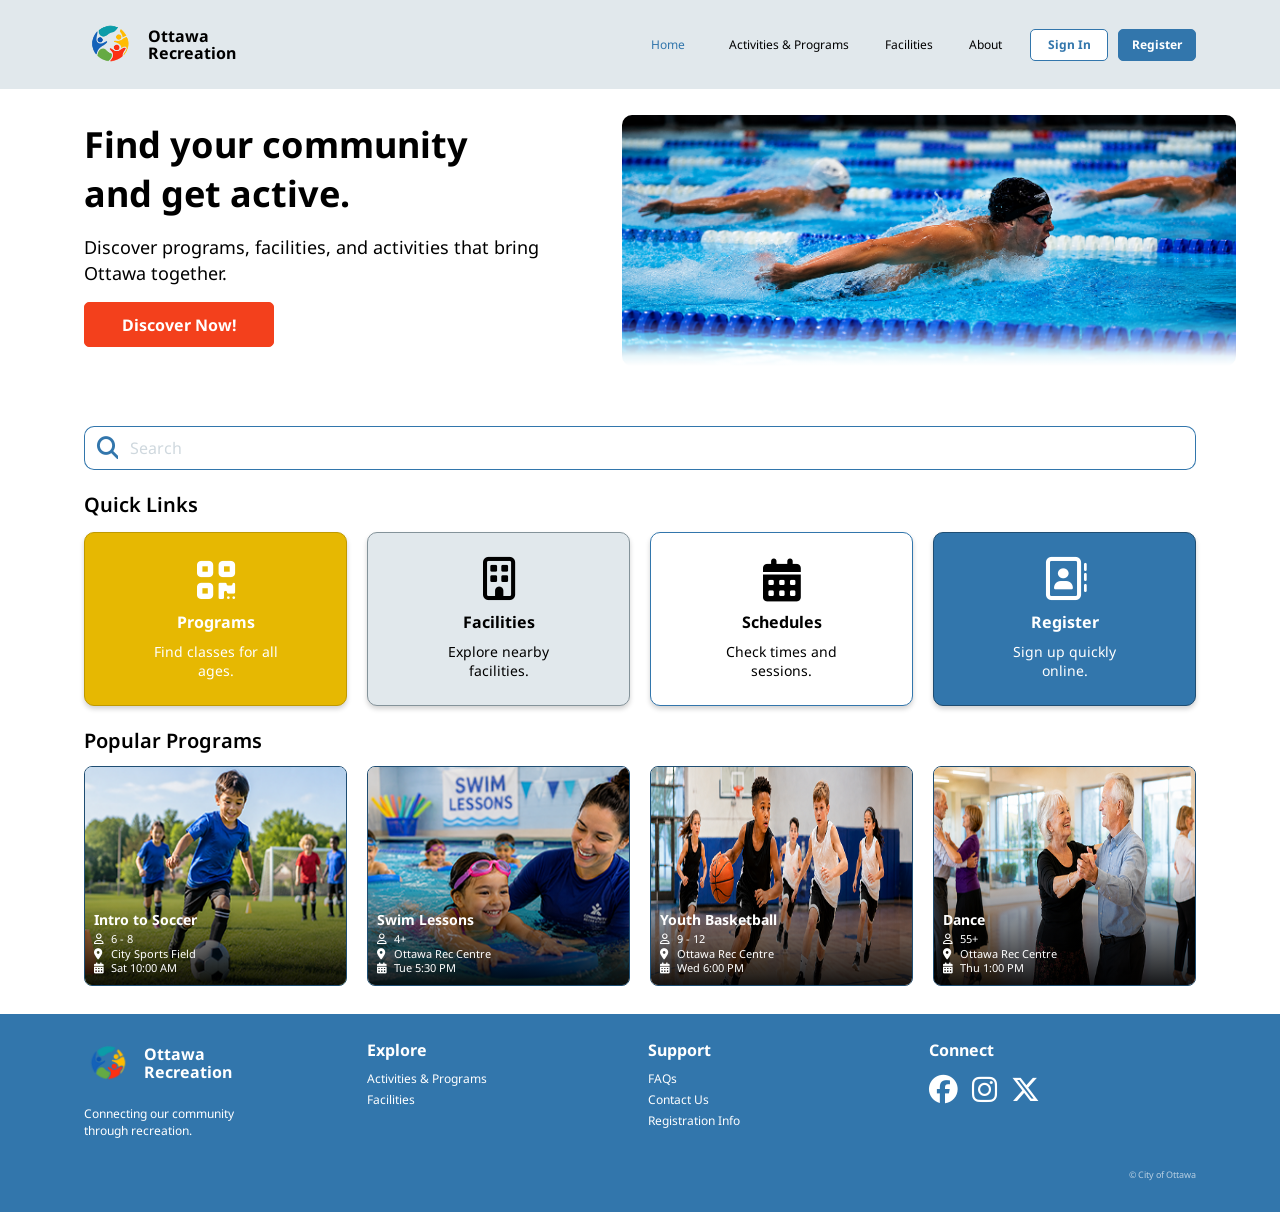
==== commit 720a52e5: "Update tablet layouts and program details" ====
--- a/index.html
+++ b/index.html
@@ -39,7 +39,7 @@
     crossorigin
   >
   <link
-    href="https://fonts.googleapis.com/css2?family=Noto+Sans+Kannada:wght@400;600;700&display=swap"
+    href="https://fonts.googleapis.com/css2?family=Noto+Sans:wght@400;600;700&display=swap"
     rel="stylesheet"
  >
 </head>
@@ -53,7 +53,7 @@
   <!-- Header -->
   <header class="site-header">
     <nav
-      class="navbar navbar-expand-lg"
+      class="navbar navbar-expand-md"
       aria-label="Main navigation"
     >
       <div class="container-fluid px-4">
@@ -77,7 +77,7 @@
 
         <!-- Mobile menu button -->
         <button
-          class="navbar-toggler border-0 shadow-none shadow-none d-md-none"
+          class="navbar-toggler border-0 shadow-none d-md-none"
           type="button"
           data-bs-toggle="offcanvas"
           data-bs-target="#mobile-navigation"
@@ -117,12 +117,12 @@
                         About
                     </a>
                 </li>
-                <li class="nav-item ms-lg-3">
-                    <a class="nav-link" href="#">
+                <li class="nav-item sign-in-item">
+                    <a class="btn btn-outline-primary sign-in-button" href="#">
                         Sign In
                     </a>
                 </li>
-                <li class="nav-item ms-lg-2">
+                <li class="nav-item register-item">
                     <a
                         class="btn register-button"
                         href="#"
@@ -354,7 +354,7 @@
 
         <div class="row g-3">
           <!-- Programs -->
-          <div class="col-6">
+          <div class="col-6 col-md-3">
             <a
               class="quick-link-card quick-link-programs"
               href="programs.html"
@@ -370,7 +370,7 @@
           </div>
 
           <!-- Facilities -->
-          <div class="col-6">
+          <div class="col-6 col-md-3">
             <a
               class="quick-link-card quick-link-facilities"
               href="#"
@@ -386,7 +386,7 @@
           </div>
 
           <!-- Schedules -->
-          <div class="col-6">
+          <div class="col-6 col-md-3">
             <a
               class="quick-link-card quick-link-schedules"
               href="#"
@@ -402,7 +402,7 @@
           </div>
 
           <!-- Register -->
-          <div class="col-6">
+          <div class="col-6 col-md-3">
             <a
               class="quick-link-card quick-link-register"
               href="#"
@@ -432,56 +432,61 @@
 
         <div class="row g-3">
           <!-- Soccer program -->
-          <div class="col-12">
-            <article class="card program-card">
-              <div class="row g-0 align-items-center">
-                <div class="col-auto">
-                  <img
-                    src="images/soccer-small.png"
-                    srcset="
-                      images/soccer-small.png 400w,
-                      images/soccer-large.png 800w
-                    "
-                    sizes="96px"
-                    class="program-image"
-                    alt="Children playing soccer outdoors"
-                  >
-                </div>
-
-                <div class="col">
-                  <div class="card-body">
-                    <h3 class="card-title">
-                      Intro to Soccer
-                    </h3>
-
-                    <p class="program-age">
-                      Age 6 - 8
-                    </p>
-
-                    <p class="card-text">
-                      Learn the basics and have fun!
-                    </p>
+          <div class="col-12 d-md-none">
+            <a
+              href="program-details.html"
+              class="program-card-link"
+              aria-label="View Intro to Soccer program details"
+            >
+              <article class="card program-card">
+                <div class="row g-0 align-items-center">
+                  <div class="col-auto">
+                    <img
+                      src="images/soccer-small.png"
+                      srcset="
+                        images/soccer-small.png 400w,
+                        images/soccer-large.png 800w
+                      "
+                      sizes="96px"
+                      class="program-image"
+                      alt="Children playing soccer outdoors"
+                    >
+                  </div>
+
+                  <div class="col">
+                    <div class="card-body">
+                      <h3 class="card-title">
+                        Intro to Soccer
+                      </h3>
+
+                      <p class="program-age">
+                        Age 6 - 8
+                      </p>
+
+                      <p class="card-text">
+                        Learn the basics and have fun!
+                      </p>
+                    </div>
+                  </div>
+
+                  <div class="col-auto">
+                    <a
+                      class="program-arrow"
+                      href="program-details.html"
+                      aria-label="View Intro to Soccer program details"
+                    >
+                      <i
+                        class="fa-solid fa-chevron-right"
+                        aria-hidden="true"
+                      ></i>
+                    </a>
                   </div>
                 </div>
-
-                <div class="col-auto">
-                  <a
-                    class="program-arrow"
-                    href="program-details.html"
-                    aria-label="View Intro to Soccer program details"
-                  >
-                    <i
-                      class="fa-solid fa-chevron-right"
-                      aria-hidden="true"
-                    ></i>
-                  </a>
-                </div>
-              </div>
-            </article>
+              </article>
           </div>
 
           <!-- Swimming program -->
-          <div class="col-12">
+          <div class="col-12 d-md-none">
             <article class="card program-card">
               <div class="row g-0 align-items-center">
                 <div class="col-auto">
@@ -528,9 +533,102 @@
               </div>
             </article>
           </div>
+          <!-- Tablet Soccer -->
+          <div class="col-md-3 d-none d-md-block">
+            <a
+              href="program-details.html"
+              class="program-card-link"
+              aria-label="View Intro to Soccer program details"
+            >  
+              <article class="card home-program-card h-100">
+                <img
+                  src="images/soccer-large.png"
+                  srcset="
+                    images/soccer-small.png 400w,
+                    images/soccer-large.png 800w
+                  "
+                  sizes="25vw"
+                  class="home-program-image"
+                  alt="Children playing soccer outdoors"
+                >
+
+                <div class="home-program-overlay">
+                  <h3>Intro to Soccer</h3>
+
+                  <p>
+                    <i
+                      class="fa-regular fa-user"
+                      aria-hidden="true"
+                    ></i>
+                    6 - 8
+                  </p>
+
+                  <p>
+                    <i
+                      class="fa-solid fa-location-dot"
+                      aria-hidden="true"
+                    ></i>
+                    City Sports Field
+                  </p>
+
+                  <p>
+                    <i
+                      class="fa-solid fa-calendar-days"
+                      aria-hidden="true"
+                    ></i>
+                    Sat 10:00 AM
+                  </p>
+                </div>
+              </article>
+            </a>
+          </div>
+
+          <!-- Tablet Swimming -->
+          <div class="col-md-3 d-none d-md-block">
+            <article class="card home-program-card h-100">
+              <img
+                src="images/swimming-large.png"
+                srcset="
+                  images/swimming-small.png 400w,
+                  images/swimming-large.png 800w
+                "
+                sizes="25vw"
+                class="home-program-image"
+                alt="Children attending a swimming lesson"
+              >
+
+              <div class="home-program-overlay">
+                <h3>Swim Lessons</h3>
+
+                <p>
+                  <i
+                    class="fa-regular fa-user"
+                    aria-hidden="true"
+                  ></i>
+                  4+
+                </p>
+
+                <p>
+                  <i
+                    class="fa-solid fa-location-dot"
+                    aria-hidden="true"
+                  ></i>
+                  Ottawa Rec Centre
+                </p>
+
+                <p>
+                  <i
+                    class="fa-solid fa-calendar-days"
+                    aria-hidden="true"
+                  ></i>
+                  Tue 5:30 PM
+                </p>
+              </div>
+            </article>
+          </div>
           <!-- Basketball program -->
           <div class="col-12 col-md-3 d-none d-md-block">
-            <article class="card program-card home-program-card h-100">
+            <article class="card home-program-card h-100">
               <img
                 src="images/basketball-small.png"
                 srcset="
@@ -565,7 +663,7 @@
 
           <!-- Dance program -->
           <div class="col-12 col-md-3 d-none d-md-block">
-            <article class="card program-card home-program-card h-100">
+            <article class="card home-program-card h-100">
               <img
                 src="images/dance-small.png"
                 srcset="
@@ -605,37 +703,86 @@
   <!-- Footer -->
   <footer class="site-footer">
     <div class="container-fluid px-4">
-      <div class="row text-center g-3">
+
+      <div class="row g-3">
+
+        <!-- Tablet footer brand -->
+        <div class="col-12 col-md-3 footer-brand-area">
+          <div class="footer-brand">
+            <img
+              src="images/logo-100.png"
+              srcset="
+                images/logo-100.png 1x,
+                images/logo-200.png 2x
+              "
+              class="footer-logo"
+              alt=""
+            >
+
+            <span class="footer-brand-name">
+              Ottawa<br>
+              Recreation
+            </span>
+          </div>
+
+          <p class="footer-description">
+            Connecting our community<br>
+            through recreation.
+          </p>
+        </div>
+
         <!-- Explore -->
-        <div class="col-4">
+        <div class="col-4 col-md-3 footer-column">
           <h2 class="footer-heading">
             Explore
           </h2>
 
           <ul class="footer-links list-unstyled">
             <li>
-              <a href="#">Help</a>
+              <a href="programs.html">
+                Activities &amp; Programs
+              </a>
+            </li>
+
+            <li>
+              <a href="#">
+                Facilities
+              </a>
             </li>
           </ul>
         </div>
 
         <!-- Support -->
-        <div class="col-4">
+        <div class="col-4 col-md-3 footer-column">
           <h2 class="footer-heading">
             Support
           </h2>
 
           <ul class="footer-links list-unstyled">
             <li>
-              <a href="#">Registration Info</a>
+              <a href="#">
+                FAQs
+              </a>
+            </li>
+
+            <li>
+              <a href="#">
+                Contact Us
+              </a>
+            </li>
+
+            <li>
+              <a href="#">
+                Registration Info
+              </a>
             </li>
           </ul>
         </div>
 
-        <!-- Contact -->
-        <div class="col-4">
+        <!-- Connect -->
+        <div class="col-4 col-md-3 footer-column">
           <h2 class="footer-heading">
-            Contact
+            Connect
           </h2>
 
           <div class="social-links">
@@ -670,11 +817,13 @@
             </a>
           </div>
         </div>
+
       </div>
 
       <p class="copyright">
         &copy; City of Ottawa
       </p>
+
     </div>
   </footer>
 
--- a/css/style.css
+++ b/css/style.css
@@ -232,21 +232,17 @@
 
 /* Register button exception */
 .register-button {
-    color: #ffffff;
-    background-color: #3276ac;
-    border-color: #3276ac;
+  color: #ffffff;
+  background-color: #3276ac;
+  border-color: #3276ac;
 }
 
 .register-button:hover,
 .register-button:focus-visible,
-.register-button:active
-.register-button.btn-primary:hover,
-.register-button.btn-primary:focus-visible,
-.register-button.btn-primary:active
-.register-button.btn-primary.show {
-    color: #ffffff;
-    background-color: #1d496c;
-    border-color: #1d496c;
+.register-button:active {
+  color: #ffffff;
+  background-color: #1d496c;
+  border-color: #1d496c;
 }
 
 
@@ -275,6 +271,7 @@
   align-items: center;
   padding: 0;
   margin: 0;
+  flex-shrink: 0;
 }
 
 .site-logo {
@@ -807,6 +804,11 @@
   box-shadow: 0 0 0 0.2rem rgba(50, 118, 172, 0.2);
 }
 
+.program-card-link {
+  display: block;
+  color: inherit;
+  text-decoration: none;
+}
 
 /* Program list */
 .program-list-section {
@@ -1231,6 +1233,10 @@
   font-weight: 600;
 }
 
+.footer-brand-area {
+  display: none;
+}
+
 .footer-links {
   margin-bottom: 0;
 }
@@ -1282,6 +1288,12 @@
     height: 89px;
   }
 
+  .site-header .container-fluid {
+   display: flex;
+   flex-wrap: nowrap;
+   align-items: center;
+  }
+
   .site-logo {
     width: 52px;
     height: 52px;
@@ -1289,6 +1301,7 @@
 
   .navbar-brand {
     gap: 12px;
+    flex-shrink: 0;
   }
 
   .brand-name {
@@ -1301,6 +1314,9 @@
 
   .navbar-nav {
     gap: 20px;
+    flex-direction: row;
+    align-items: center;
+    flex-wrap: nowrap;
   }
 
   .navbar-nav .nav-link {
@@ -1318,11 +1334,20 @@
   }
 
   .navbar-nav .btn {
-    min-height: 28px;
-    padding: 5px 14px;
+    width: 78px;
+    height: 32px;
+    min-height: 32px;
+    padding: 0;
+    align-items: center;
+    justify-content: center;
     font-size: 12px;
-  }
-
+    line-height: 1;
+    white-space: nowrap;
+  }
+  
+  .sign-in-item {
+    margin-right: -10px;
+  }
 
   /* Hero */
   .hero-section {
@@ -1334,54 +1359,61 @@
 
   .hero-section::before {
     content: "";
-    width: 43%;
+    position: absolute;
+    top: 26px;
+    right: var(--page-padding);
+    width: 48%;
     height: 251px;
-    position: absolute;
-    top: 24px;
-    right: var(--page-padding);
-    background-image:
-      linear-gradient(
+    background-image: linear-gradient(
         to bottom,
-        rgba(255, 255, 255, 0) 72%,
-        rgba(255, 255, 255, 0.85) 100%
+        rgba(255, 255, 255, 0) 82%,
+        rgba(255, 255, 255, 0.9) 96%,
+        rgba(255, 255, 255, 1) 100%
       ),
       url("../images/hero-large.png");
+    background-repeat: no-repeat;
     background-position: center;
-    background-repeat: no-repeat;
     background-size: cover;
     border-radius: 10px;
   }
 
   .hero-overlay {
     min-height: 360px;
-    padding-top: 28px;
-    padding-bottom: 76px;
+    padding-top: 32px;
+    padding-bottom: 34px;
+    background: transparent;
+  }
+
+  .hero-overlay .container-fluid {
+    position: relative;
+    z-index: 1;
+  }
+
+  .hero-overlay .row {
+    min-height: 251px;
     align-items: flex-start;
-    background: transparent;
-  }
-
-  .hero-section .row {
-    width: 100%;
-  }
-
-  .hero-section .col-12 {
-    width: 50%;
+  }
+
+  .hero-overlay .col-12 {
+    max-width: none;
+    width: 46%;
   }
 
   .hero-section h1 {
-    max-width: 390px;
+    max-width: 100%;
     margin-bottom: 16px;
     color: var(--color-text);
     font-size: 36px;
     font-weight: 700;
-    line-height: 1.45;
+    line-height: 1.35;
   }
 
   .hero-section p {
-    max-width: 380px;
+    max-width: 100%;
     margin-bottom: 16px;
     color: var(--color-text);
     font-size: 18px;
+    font-weight: 400;
     line-height: 1.45;
   }
 
@@ -1389,13 +1421,14 @@
     width: 190px;
     min-height: 45px;
     padding: 0;
-  }
+    font-size: 16px;
+  }
+
 
 
   /* Search */
   .search-section {
-    margin-top: -55px;
-    margin-bottom: 20px;
+    margin-bottom: 22px;
   }
 
   .search-form {
@@ -1429,14 +1462,13 @@
     --bs-gutter-y: 0;
   }
 
-  .quick-links-section .col-6 {
-    width: 25%;
-  }
-
   .quick-link-card {
+    width: 100%;
+    height: 174px;
     min-height: 174px;
-    padding: 25px 19px 11px;
+    padding: 25px 12px 14px;
     flex-direction: column;
+    align-items: center;
     justify-content: flex-start;
     gap: 9px;
     text-align: center;
@@ -1456,6 +1488,7 @@
   .quick-link-description {
     display: block;
     max-width: 135px;
+    margin-inline: auto;
     font-size: 14px;
     font-weight: 400;
     line-height: 1.35;
@@ -1477,25 +1510,27 @@
     --bs-gutter-y: 0;
   }
 
-  .popular-programs-section .col-12 {
-    width: 25%;
-  }
-
-  .home-program-card,
-  .program-card {
-    min-height: 160px;
+  .home-program-card {
+    width:100%;
+    height: 220px;
+    min-height: 220px;
     position: relative;
     overflow: hidden;
     border: 1px solid var(--color-blue-dark);
     border-radius: 8px;
   }
 
-  .home-program-image,
-  .program-card .program-image {
+  .home-program-image {
+    position: absolute;
+    inset: 0;
+
     width: 100%;
-    height: 160px;
+    height: 100%;
     margin: 0;
+
     object-fit: cover;
+    object-position: center;
+    
     border-radius: 0;
   }
 
@@ -1504,13 +1539,13 @@
     right: 0;
     bottom: 0;
     left: 0;
-    padding: 30px 9px 8px;
+    padding: 42px 9px 9px;
     color: var(--color-white);
     background:
       linear-gradient(
         to bottom,
         rgba(0, 0, 0, 0),
-        rgba(0, 0, 0, 0.82)
+        rgba(0, 0, 0.7, 0.9)
       );
   }
 
@@ -1532,6 +1567,258 @@
     width: 14px;
   }
 
+  /* ==================================================
+     Tablet Activities & Programs page
+  ================================================== */
+
+  /* Intro */
+  .programs-intro-section {
+    padding-top: 26px;
+  }
+
+  .programs-intro-section h1 {
+    margin-bottom: 8px;
+    font-size: 36px;
+    font-weight: 700;
+    line-height: 1.2;
+  }
+
+  .programs-intro-text {
+    margin-bottom: 18px;
+    font-size: 14px;
+    line-height: 1.4;
+  }
+
+
+  /* Search + Filter */
+  .programs-search-row {
+    --bs-gutter-x: 16px;
+  }
+
+  .program-search-form .input-group,
+  .program-search-form .input-group-text,
+  .program-search-form .form-control {
+    height: 44px;
+  }
+
+  .program-search-form .input-group-text {
+    padding-left: 12px;
+    font-size: 1.3rem;
+  }
+
+  .program-search-form .form-control {
+    font-size: 14px;
+  }
+
+  .tablet-filter-button {
+    height: 44px;
+    min-height: 44px;
+    padding: 0;
+    gap: 9px;
+    border-radius: 10px;
+    font-size: 16px;
+    font-weight: 400;
+  }
+
+  .tablet-filter-button i {
+    font-size: 1.15rem;
+  }
+
+
+  /* Filter dropdown row */
+  .tablet-program-filters {
+    padding-top: 18px;
+  }
+
+  .tablet-filter-options {
+    gap: 18px;
+    align-items: center;
+  }
+
+  .tablet-filter-select {
+    width: auto;
+    height: 44px;
+    padding-top: 0;
+    padding-bottom: 0;
+    padding-left: 12px;
+    color: var(--color-text);
+    background-color: var(--color-white);
+    border: 1px solid var(--color-blue);
+    border-radius: 10px;
+    font-size: 16px;
+    box-shadow: 0 2px 4px rgba(0, 0, 0, 0.12);
+  }
+
+  #tablet-age-filter {
+    width: 120px;
+  }
+
+  #tablet-category-filter {
+    width: 150px;
+  }
+
+  #tablet-location-filter {
+    width: 135px;
+  }
+
+  #tablet-day-filter {
+    width: 125px;
+  }
+
+  .tablet-filter-select:hover,
+  .tablet-filter-select:focus {
+    border-color: var(--color-blue-dark);
+    box-shadow: 0 2px 4px rgba(0, 0, 0, 0.12);
+  }
+
+
+  /* Results / View */
+  .program-results-controls {
+    padding-top: 30px;
+    padding-bottom: 14px;
+  }
+
+  .program-result-count {
+    font-size: 14px;
+    line-height: 1;
+  }
+
+  .program-view-options {
+    display: flex;
+    align-items: center;
+    gap: 10px;
+    font-size: 12px;
+  }
+
+  .program-view-button {
+    display: inline-flex;
+    width: 28px;
+    height: 28px;
+    padding: 0;
+    align-items: center;
+    justify-content: center;
+    color: var(--color-blue);
+    background: transparent;
+    border: 0;
+    font-size: 1.25rem;
+  }
+
+  .program-view-button.active {
+    color: var(--color-blue);
+  }
+
+  .program-view-button:hover,
+  .program-view-button:focus-visible {
+    color: var(--color-blue-dark);
+  }
+
+
+  /* Program grid */
+  .program-list-section {
+    padding-bottom: 24px;
+  }
+
+  .program-list-section > .container-fluid > .row {
+    --bs-gutter-x: 28px;
+    --bs-gutter-y: 20px;
+  }
+
+  .program-list-card {
+    width: 100%;
+    height: 164px;
+    min-height: 164px;
+    border-radius: 10px;
+  }
+
+  .program-list-card > .row {
+    height: 164px;
+    min-height: 164px;
+    align-items: center;
+  }
+
+  .program-list-image {
+    width: 150px;
+    height: 142px;
+    margin-left: 8px;
+    position: relative;
+    top: 5px;
+    object-fit: cover;
+    border-radius: 5px;
+  }
+
+  .program-list-card .card-body {
+    padding: 14px 8px 10px 14px;
+  }
+
+  .program-list-card .card-title {
+    margin-bottom: 8px;
+    font-size: 16px;
+    font-weight: 700;
+    line-height: 1.25;
+    white-space: nowrap;
+  }
+
+  .program-details-list li {
+    min-height: 27px;
+    gap: 9px;
+    font-size: 14px;
+    line-height: 1.25;
+    white-space: nowrap;
+  }
+
+  .program-details-list i {
+    width: 15px;
+    min-width: 15px;
+    font-size: 0.85rem;
+  }
+
+
+  /* Pagination */
+  .program-pagination {
+    margin-top: 0;
+    margin-bottom: 30px;
+    align-items: center;
+    justify-content: center;
+    gap: 16px;
+  }
+
+  .pagination-number,
+  .pagination-arrow {
+    display: inline-flex;
+    width: 32px;
+    height: 32px;
+    align-items: center;
+    justify-content: center;
+    color: var(--color-text);
+    background-color: transparent;
+    border: 1px solid transparent;
+    border-radius: 3px;
+    font-size: 16px;
+    line-height: 1;
+  }
+
+  .pagination-number.active {
+    background-color: var(--color-light-background);
+    border-color: var(--color-blue);
+  }
+
+  .pagination-arrow {
+    color: var(--color-blue);
+    border-color: var(--color-blue);
+  }
+
+  .pagination-arrow.disabled {
+    color: #cfd8de;
+    border-color: #cfd8de;
+    pointer-events: none;
+  }
+
+  .pagination-number:hover,
+  .pagination-number:focus-visible,
+  .pagination-arrow:hover,
+  .pagination-arrow:focus-visible {
+    background-color: #aeb8bf;
+  }
 
   /* Footer */
   .site-footer {
@@ -1540,20 +1827,45 @@
   }
 
   .site-footer .row {
+    --bs-gutter-x: 12px;
     align-items: flex-start;
     text-align: left !important;
   }
 
-  .site-footer .row > div {
-    width: 20%;
-  }
-
-  .site-footer .row > div:first-child {
-    width: 40%;
-  }
-
   .footer-brand-area {
     display: block;
+    padding-right: 0;
+  }
+
+  .footer-column {
+    padding-right: 8px;
+    padding-left: 8px;
+  }
+
+  .footer-brand {
+    display: flex;
+    align-items: center;
+    gap: 12px;
+  }
+  
+  .footer-logo {
+    width: 48px;
+    height: 48px;
+    object-fit: contain;
+  }
+
+  .footer-brand-name {
+    color: #ffffff;
+    font-size: 16px;
+    font-weight: 700;
+    line-height: 1.1;
+  }
+
+  .footer-description {
+    margin: 18px 0 0;
+    color: #ffffff;
+    font-size: 12px;
+    line-height: 1.4;
   }
 
   .footer-heading {
@@ -1579,6 +1891,367 @@
     margin-top: 28px;
     font-size: 9px;
   }
+
+  /* Related Programs clipped list */
+  .related-programs-list-mask {
+    position: relative;
+    height: 710px;
+    overflow: hidden;
+  }
+
+  /* Related Programs viewport */
+  .related-programs-list-mask {
+    position: relative;
+    height: 710px;
+    overflow: hidden;
+  }
+
+  /* Card list moves vertically */
+  .related-programs-list-mask .row {
+    position: relative;
+    z-index: 1;
+    transition: transform 0.45s ease;
+  }
+
+
+  /* Bottom fade - initial state */
+  .related-programs-list-mask::after {
+    content: "";
+    position: absolute;
+    right: 0;
+    bottom: 0;
+    left: 0;
+    z-index: 3;
+    height: 105px;
+    pointer-events: none;
+
+    background: linear-gradient(
+      to bottom,
+      rgba(255, 255, 255, 0),
+      rgba(255, 255, 255, 0.7) 55%,
+      #ffffff 100%
+    );
+
+    transition: opacity 0.3s ease;
+  }
+
+
+  /* Top fade - hidden initially */
+  .related-programs-list-mask::before {
+    content: "";
+    position: absolute;
+    top: 0;
+    right: 0;
+    left: 0;
+    z-index: 3;
+    height: 90px;
+    pointer-events: none;
+
+    background: linear-gradient(
+      to bottom,
+      #ffffff 0%,
+      rgba(255, 255, 255, 0.75) 35%,
+      rgba(255, 255, 255, 0) 100%
+    );
+
+    opacity: 0;
+    transition: opacity 0.3s ease;
+  }
+
+
+  /* After clicking arrow */
+  .related-programs-list-mask.is-expanded .row {
+    transform: translateY(-125px);
+  }
+
+
+  /* Swimming card fades into the top */
+  .related-programs-list-mask.is-expanded::before {
+    opacity: 1;
+  }
+
+
+  /* Remove bottom fade because Fitness is now visible */
+  .related-programs-list-mask.is-expanded::after {
+    opacity: 0;
+  }
+
+
+  /* Related cards slightly more compact */
+  .related-program-card {
+    min-height: 0;
+  }
+
+  .related-program-image {
+    height: 72px;
+  }
+
+  .related-program-card .card-body {
+    min-height: 48px;
+    padding: 7px 9px 8px;
+  }
+
+
+  /* Arrow sits BELOW the faded/card area */
+  .related-programs-more {
+    position: relative;
+    z-index: 2;
+    height: 42px;
+    margin-top: -2px;
+    align-items: center;
+    justify-content: center;
+    background-color: #ffffff;
+  }
+
+  .related-programs-more-button {
+    width: 44px;
+    height: 40px;
+    font-size: 2rem;
+  }
+
+  .related-programs-more-button i {
+    transition: transform 0.35s ease;
+  }
+
+  .related-programs-more-button.is-expanded i {
+    transform: rotate(180deg);
+  }
+}
+
+/* ==================================================
+   Tablet Program Details page
+================================================== */
+
+@media (min-width: 768px) and (max-width: 991.98px) {
+
+  /* Main spacing */
+  #main-content > .container-fluid {
+    padding-top: 25px;
+  }
+
+
+  /* Back to Programs */
+  .back-link {
+    width: auto;
+    height: auto;
+    margin: 0 0 26px;
+    align-items: center;
+    color: var(--color-blue);
+    font-size: 14px;
+    font-weight: 400;
+    line-height: 1.2;
+  }
+
+  .back-link:hover,
+  .back-link:focus-visible {
+    color: var(--color-blue-dark);
+  }
+
+
+  /* Page title */
+  .program-detail-title {
+    margin-bottom: 20px;
+    font-size: 36px;
+    font-weight: 700;
+    line-height: 1.2;
+  }
+
+
+  /* Main 2-column layout */
+  .program-detail-layout {
+    --bs-gutter-x: 32px;
+
+    align-items: flex-start;
+  }
+
+
+  /* =========================
+     Left side
+  ========================= */
+
+  .program-detail-intro-section {
+    padding-top: 0;
+  }
+
+  .program-detail-hero-wrapper {
+    position: relative;
+  }
+
+  .program-detail-hero-image {
+    width: 100%;
+    height: 390px;
+    object-fit: cover;
+    object-position: center center;
+    border-radius: 10px;
+  }
+
+
+  /* Register button overlay */
+  .tablet-register-button {
+    position: absolute;
+    right: 12px;
+    bottom: 12px;
+    min-height: 42px;
+    margin: 0;
+    padding: 0 14px;
+    font-size: 14px;
+    font-weight: 700;
+  }
+
+
+  /* =========================
+     Info cards
+  ========================= */
+
+  .program-information-section {
+    padding-top: 22px;
+  }
+
+  .program-information-section .row {
+    --bs-gutter-x: 12px;
+  }
+
+  .program-info-card {
+    min-height: 154px;
+    padding: 18px 6px 12px;
+    justify-content: flex-start;
+  }
+
+  .program-info-card i {
+    margin-bottom: 13px;
+    font-size: 2.5rem;
+  }
+
+  .program-info-card h3 {
+    margin-bottom: 12px;
+    font-size: 16px;
+    font-weight: 700;
+  }
+
+  .program-info-card p {
+    font-size: 14px;
+    line-height: 1.3;
+  }
+
+
+  /* =========================
+     Description
+  ========================= */
+
+  .program-description-section {
+    padding-top: 18px;
+  }
+
+  .program-description-card {
+    min-height: 160px;
+    padding: 14px;
+  }
+
+  .program-description-card h2 {
+    margin-bottom: 8px;
+    font-size: 20px;
+    font-weight: 700;
+  }
+
+  .program-description-card p {
+    margin-bottom: 0;
+    font-size: 14px;
+    line-height: 1.45;
+  }
+
+
+  /* =========================
+     Related Programs
+  ========================= */
+
+  .related-programs-section {
+    padding-top: 0;
+    padding-bottom: 22px;
+  }
+
+  .related-programs-section h2 {
+    margin-bottom: 18px;
+    font-size: 20px;
+    font-weight: 700;
+    line-height: 1.2;
+  }
+
+  .related-programs-section .row {
+    --bs-gutter-x: 0;
+    --bs-gutter-y: 18px;
+  }
+
+  .related-program-card {
+    width: 100%;
+    min-height: 138px;
+    border-radius: 10px;
+  }
+
+  .related-program-image {
+    width: calc(100% - 16px);
+    height: 72px;
+    margin: 8px 8px 0;
+    object-fit: cover;
+    object-position: center 25%;
+    border-radius: 6px;
+  }
+
+  .basketball-related-image {
+    object-position: center 20%;
+  }
+
+  .related-program-card .card-body {
+    min-height: 50px;
+    padding: 7px 9px 9px;
+    align-items: flex-start;
+  }
+
+  .related-program-card .card-title {
+    margin-bottom: 2px;
+    font-size: 16px;
+    font-weight: 700;
+    line-height: 1.15;
+  }
+
+  .related-program-card .card-text {
+    margin-bottom: 0;
+    font-size: 13px;
+    line-height: 1.25;
+  }
+
+
+  /* Down arrow */
+  .related-programs-more {
+    margin-top: 14px;
+    justify-content: center;
+  }
+
+  .related-programs-more-button {
+    display: inline-flex;
+    width: 42px;
+    height: 32px;
+    padding: 0;
+    align-items: center;
+    justify-content: center;
+    color: var(--color-blue);
+    background: transparent;
+    border: 0;
+    font-size: 2rem;
+  }
+
+  .related-programs-more-button:hover,
+  .related-programs-more-button:focus-visible {
+    color: var(--color-blue-dark);
+  }
+
+  /* Space before footer */
+  .program-detail-layout {
+    padding-bottom: 0;
+  }
+
+  #main-content {
+    padding-bottom: 18px;
+  }
 }
 
 /* ==================================================
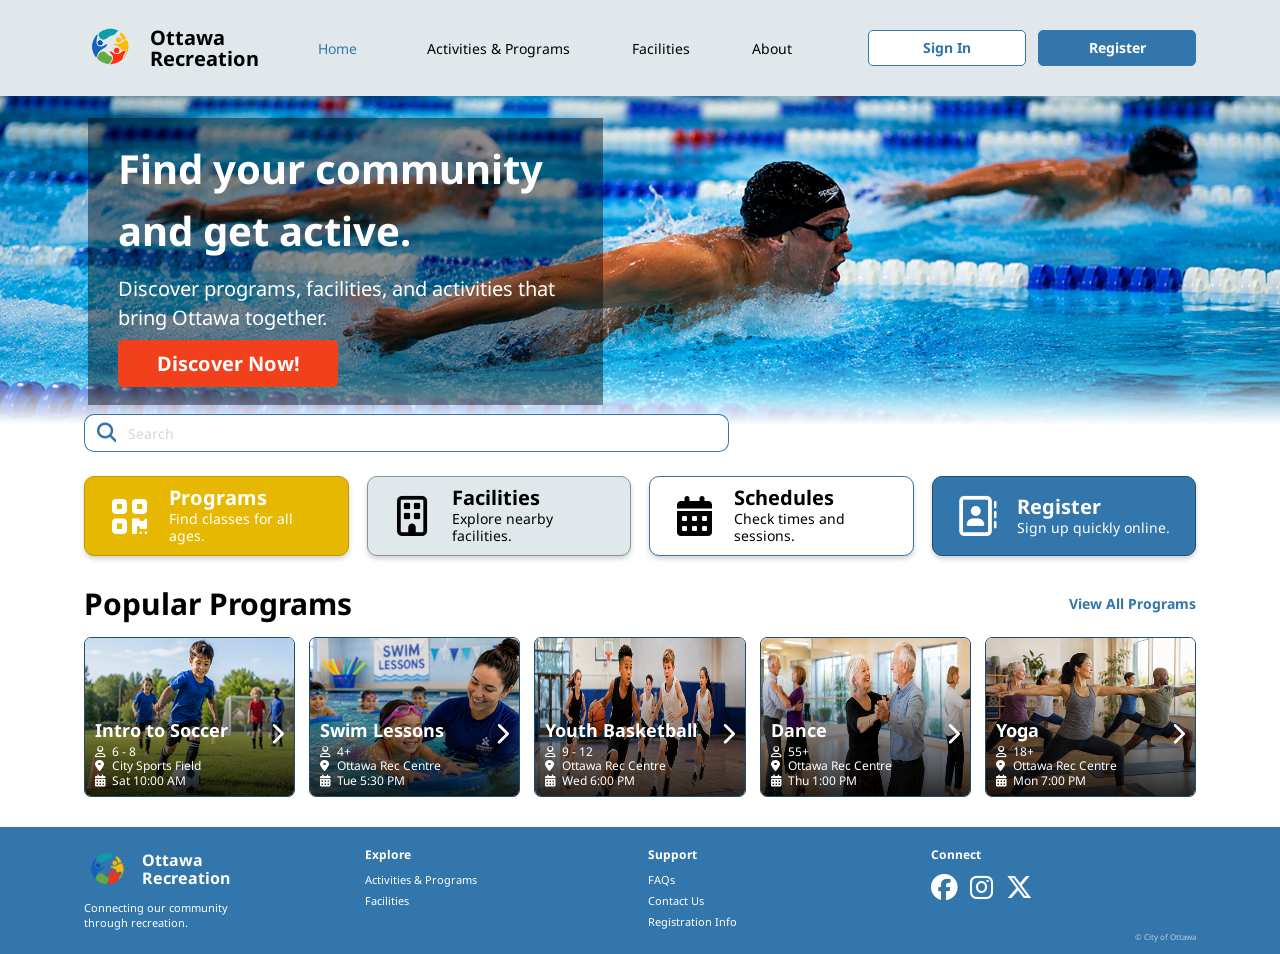
==== commit 82ef8318: "Finish desktop" ====
--- a/index.html
+++ b/index.html
@@ -426,63 +426,77 @@
       aria-labelledby="popular-programs-title"
     >
       <div class="container-fluid px-4">
-        <h2 id="popular-programs-title">
-          Popular Programs
-        </h2>
+
+        <div class="popular-programs-heading">
+          <h2 id="popular-programs-title">
+            Popular Programs
+          </h2>
+
+          <a
+            class="view-all-programs d-none d-lg-inline-flex"
+            href="programs.html"
+          >
+            View All Programs
+          </a>
+        </div>
 
         <div class="row g-3">
           <!-- Soccer program -->
           <div class="col-12 d-md-none">
-            <a
-              href="program-details.html"
-              class="program-card-link"
-              aria-label="View Intro to Soccer program details"
-            >
-              <article class="card program-card">
-                <div class="row g-0 align-items-center">
-                  <div class="col-auto">
-                    <img
-                      src="images/soccer-small.png"
-                      srcset="
-                        images/soccer-small.png 400w,
-                        images/soccer-large.png 800w
-                      "
-                      sizes="96px"
-                      class="program-image"
-                      alt="Children playing soccer outdoors"
-                    >
-                  </div>
-
-                  <div class="col">
-                    <div class="card-body">
-                      <h3 class="card-title">
+
+            <article class="card program-card position-relative">
+
+              <div class="row g-0 align-items-center">
+
+                <div class="col-auto">
+                  <img
+                    src="images/soccer-small.png"
+                    srcset="
+                      images/soccer-small.png 400w,
+                      images/soccer-large.png 800w
+                    "
+                    sizes="96px"
+                    class="program-image"
+                    alt="Children playing soccer outdoors"
+                  >
+                </div>
+
+                <div class="col">
+                  <div class="card-body">
+
+                    <h3 class="card-title">
+                      <a
+                        href="program-details.html"
+                        class="stretched-link text-reset text-decoration-none"
+                      >
                         Intro to Soccer
-                      </h3>
-
-                      <p class="program-age">
-                        Age 6 - 8
-                      </p>
-
-                      <p class="card-text">
-                        Learn the basics and have fun!
-                      </p>
-                    </div>
-                  </div>
-
-                  <div class="col-auto">
-                    <a
-                      class="program-arrow"
-                      href="program-details.html"
-                      aria-label="View Intro to Soccer program details"
-                    >
-                      <i
-                        class="fa-solid fa-chevron-right"
-                        aria-hidden="true"
-                      ></i>
-                    </a>
+                      </a>
+                    </h3>
+
+                    <p class="program-age">
+                      Age 6 - 8
+                    </p>
+
+                    <p class="card-text">
+                      Learn the basics and have fun!
+                    </p>
+
                   </div>
                 </div>
-              </article>
+
+                <div class="col-auto">
+                  <span class="program-arrow">
+                    <i
+                      class="fa-solid fa-chevron-right"
+                      aria-hidden="true"
+                    ></i>
+                  </span>
+                </div>
+
+              </div>
+
+            </article>
+
           </div>
 
           <!-- Swimming program -->
@@ -534,7 +548,7 @@
             </article>
           </div>
           <!-- Tablet Soccer -->
-          <div class="col-md-3 d-none d-md-block">
+          <div class="col-md-3 col-lg d-none d-md-block">
             <a
               href="program-details.html"
               class="program-card-link"
@@ -578,13 +592,21 @@
                     ></i>
                     Sat 10:00 AM
                   </p>
+
+                <span
+                  class="home-program-arrow d-none d-lg-flex"
+                  aria-hidden="true"
+                >
+                  <i class="fa-solid fa-chevron-right"></i>
+                </span>
+
                 </div>
               </article>
             </a>
           </div>
 
           <!-- Tablet Swimming -->
-          <div class="col-md-3 d-none d-md-block">
+          <div class="col-md-3 col-lg d-none d-md-block">
             <article class="card home-program-card h-100">
               <img
                 src="images/swimming-large.png"
@@ -623,11 +645,19 @@
                   ></i>
                   Tue 5:30 PM
                 </p>
+
+                <span
+                  class="home-program-arrow d-none d-lg-flex"
+                  aria-hidden="true"
+                >
+                  <i class="fa-solid fa-chevron-right"></i>
+                </span>
+
               </div>
             </article>
           </div>
           <!-- Basketball program -->
-          <div class="col-12 col-md-3 d-none d-md-block">
+          <div class="col-12 col-md-3 col-lg d-none d-md-block">
             <article class="card home-program-card h-100">
               <img
                 src="images/basketball-small.png"
@@ -657,12 +687,20 @@
                   <i class="fa-solid fa-calendar-days" aria-hidden="true"></i>
                   Wed 6:00 PM
                 </p>
+
+                <span
+                  class="home-program-arrow d-none d-lg-flex"
+                  aria-hidden="true"
+                >
+                  <i class="fa-solid fa-chevron-right"></i>
+                </span>
+
               </div>
             </article>
           </div>
 
           <!-- Dance program -->
-          <div class="col-12 col-md-3 d-none d-md-block">
+          <div class="col-12 col-md-3 col-lg d-none d-md-block">
             <article class="card home-program-card h-100">
               <img
                 src="images/dance-small.png"
@@ -692,8 +730,73 @@
                   <i class="fa-solid fa-calendar-days" aria-hidden="true"></i>
                   Thu 1:00 PM
                 </p>
+                
+                <span
+                  class="home-program-arrow d-none d-lg-flex"
+                  aria-hidden="true"
+                >
+                  <i class="fa-solid fa-chevron-right"></i>
+                </span>
+
               </div>
             </article>
+          </div>
+
+          <!-- Yoga - Desktop only -->
+          <div class="col-lg d-none d-lg-block">
+
+            <article class="card home-program-card h-100">
+
+              <img
+                src="images/yoga-large.png"
+                srcset="
+                  images/yoga-small.png 400w,
+                  images/yoga-large.png 800w
+                "
+                sizes="20vw"
+                class="home-program-image"
+                alt="People participating in a yoga class"
+              >
+
+              <div class="home-program-overlay">
+
+                <h3>Yoga</h3>
+
+                <p>
+                  <i
+                    class="fa-regular fa-user"
+                    aria-hidden="true"
+                  ></i>
+                  18+
+                </p>
+
+                <p>
+                  <i
+                    class="fa-solid fa-location-dot"
+                    aria-hidden="true"
+                  ></i>
+                  Ottawa Rec Centre
+                </p>
+
+                <p>
+                  <i
+                    class="fa-solid fa-calendar-days"
+                    aria-hidden="true"
+                  ></i>
+                  Mon 7:00 PM
+                </p>
+
+                <span
+                  class="home-program-arrow d-none d-lg-flex"
+                  aria-hidden="true"
+                >
+                  <i class="fa-solid fa-chevron-right"></i>
+                </span>
+
+              </div>
+
+            </article>
+
           </div>
         </div>
       </div>
--- a/css/style.css
+++ b/css/style.css
@@ -1059,10 +1059,6 @@
   border-radius: 10px;
 }
 
-.program-description-card:hover,
-.program-description-card:focus-within {
-  background-color: #aeb8bf;
-}
 
 .program-description-card h2 {
   margin-bottom: 2px;
@@ -1171,6 +1167,76 @@
   color: #b4c2cc;
 }
 
+/* ==================================================
+   Mobile Hero overlay + bottom fade
+================================================== */
+
+@media (max-width: 767.98px) {
+
+  .hero-section {
+    position: relative;
+    overflow: hidden;
+  }
+
+  /* Dark overlay over hero image */
+  .hero-overlay {
+    position: relative;
+    z-index: 1;
+
+    background: transparent;
+  }
+
+  .hero-overlay .col-12 {
+    width: calc(100% - 40px);
+    max-width: none;
+
+    margin-inline: auto;
+
+    padding: 12px 14px 14px;
+
+    background-color: rgba(0, 0, 0, 0.30);
+  }
+
+  /* Keep hero text above the fade */
+  .hero-overlay .container-fluid {
+    position: relative;
+    z-index: 3;
+  }
+
+  /* White opacity gradient at bottom of hero */
+  .hero-section::after {
+    content: "";
+
+    position: absolute;
+    right: 0;
+    bottom: 0;
+    left: 0;
+
+    z-index: 2;
+
+    height: 85px;
+
+    pointer-events: none;
+
+    background:
+      linear-gradient(
+        to bottom,
+        rgba(255, 255, 255, 0) 0%,
+        rgba(255, 255, 255, 0.35) 38%,
+        rgba(255, 255, 255, 0.82) 72%,
+        #ffffff 100%
+      );
+  }
+
+  /* Search overlaps the fading bottom edge */
+  .search-section {
+    position: relative;
+    z-index: 10;
+
+    margin-top: -34px;
+  }
+}
+
 
 /* ==================================================
    Small mobile adjustment
@@ -1256,7 +1322,7 @@
 
 .social-links {
   display: flex;
-  justify-content: center;
+  justify-content: flex-start;
   gap: 7px;
 }
 
@@ -2040,6 +2106,7 @@
     font-size: 14px;
     font-weight: 400;
     line-height: 1.2;
+    white-space: nowrap;
   }
 
   .back-link:hover,
@@ -2259,24 +2326,1015 @@
 ================================================== */
 
 @media (min-width: 992px) {
-  .program-detail-intro-section h1 {
+
+  :root {
+    --page-padding: 44px;
+  }
+
+
+  /* ==================================================
+     Desktop Header
+  ================================================== */
+
+  .site-header,
+  .site-header .navbar {
+    height: 96px;
+  }
+
+  .site-logo {
+    width: 52px;
+    height: 52px;
+  }
+
+  .navbar-brand {
+    gap: 14px;
+  }
+
+  .brand-name {
+    font-size: 20px;
+    line-height: 1.05;
+  }
+
+  .navbar-nav {
+    gap: 46px;
+  }
+
+  .navbar-nav .nav-link {
+    font-size: 14px;
+  }
+
+  .navbar-nav .btn {
+    width: 158px;
+    height: 36px;
+    min-height: 36px;
+    font-size: 14px;
+  }
+
+  .sign-in-item {
+    margin-left: 22px;
+    margin-right: -34px;
+  }
+
+
+  /* ==================================================
+     Desktop Homepage Hero
+  ================================================== */
+
+  .hero-section {
+    min-height: 294px;
+    position: relative;
+    color: var(--color-white);
+    background-image: url("../images/hero-large.png");
+    background-position: center 42%;
+    background-repeat: no-repeat;
+    background-size: cover;
+  }
+
+  /* Desktop bottom opacity gradient */
+  .hero-section::after {
+    content: "";
+
+    position: absolute;
+    right: 0;
+    bottom: 0;
+    left: 0;
+
+    z-index: 2;
+
+    height: 70px;
+
+    pointer-events: none;
+
+    background: linear-gradient(
+      to bottom,
+      rgba(255, 255, 255, 0) 0%,
+      rgba(255, 255, 255, 0.28) 38%,
+      rgba(255, 255, 255, 0.72) 72%,
+      #ffffff 100%
+    );
+  }
+
+  /* Remove tablet split-image version */
+  .hero-section::before {
+    display: none;
+  }
+
+  .hero-overlay {
+    min-height: 294px;
+    padding-top: 22px;
+    padding-bottom: 20px;
+    align-items: flex-start;
+    background: transparent;
+  }
+
+  .hero-overlay .container-fluid {
+    height: 100%;
+    position: relative;
+    z-index: 4;
+  }
+
+  .hero-overlay .row {
+    min-height: 250px;
+    align-items: flex-start;
+  }
+
+  .hero-overlay .col-12 {
+    width: auto;
+    max-width: 520px;
+    margin-top: 0;
+    margin-left: 16px;
+    padding: 20px 30px 18px;
+    background-color: rgba(0, 0, 0, 0.42);
+  }
+
+  .hero-section h1 {
+    max-width: 470px;
+    margin-bottom: 12px;
+    color: var(--color-white);
+    font-size: 40px;
+    font-weight: 700;
+    line-height: 1.55;
+  }
+
+  .hero-section p {
+    max-width: 455px;
+    margin-bottom: 8px;
+    color: var(--color-white);
+    font-size: 20px;
+    line-height: 1.45;
+  }
+
+  .hero-button {
+    width: 220px;
+    min-height: 47px;
+    padding: 0;
+    font-size: 20px;
+    position: relative;
+    z-index: 6;
+  }
+
+
+  /* ==================================================
+     Desktop Search
+  ================================================== */
+
+  .search-section {
+    z-index: 10;
+    margin-top: -11px;
+    margin-bottom: 24px;
+  }
+
+  .search-form {
+    width: 58%;
+    margin: 0;
+  }
+
+  .search-form .input-group,
+  .search-form .input-group-text,
+  .search-form .form-control {
+    height: 38px;
+  }
+
+  .search-form .input-group-text {
+    font-size: 1.25rem;
+  }
+
+  .search-form .form-control {
+    font-size: 14px;
+  }
+
+
+  /* ==================================================
+   Desktop Quick Links
+  ================================================== */
+
+  .quick-links-section {
+    padding-bottom: 28px;
+  }
+
+  .quick-links-section h2 {
+    display: none;
+  }
+
+  .quick-links-section .row {
+    --bs-gutter-x: 18px;
+    --bs-gutter-y: 0;
+  }
+
+  .quick-link-card {
+    display: grid;
+    grid-template-columns: 52px 1fr;
+    grid-template-rows: auto auto;
+
+    width: 100%;
+    height: 80px;
+    min-height: 80px;
+    padding: 12px 18px;
+
+    column-gap: 14px;
+    row-gap: 2px;
+
+    align-content: center;
+    align-items: center;
+
+    text-align: left;
+  }
+
+  .quick-link-card i {
+    grid-column: 1;
+    grid-row: 1 / 3;
+
+    width: 52px;
+    margin: 0;
+
+    align-self: center;
+
+    font-size: 2.5rem;
+    text-align: center;
+  }
+
+  .quick-link-title {
+    grid-column: 2;
+    grid-row: 1;
+
+    align-self: end;
+
+    font-size: 20px;
+    font-weight: 700;
+    line-height: 1.1;
+  }
+
+  .quick-link-description {
+    display: block;
+
+    grid-column: 2;
+    grid-row: 2;
+
+    max-width: none;
+    margin: 0;
+
+    align-self: start;
+
+    font-size: 14px;
+    font-weight: 400;
+    line-height: 1.2;
+  }
+
+
+  /* ==================================================
+     Desktop Popular Programs
+  ================================================== */
+
+  .popular-programs-section {
+    padding-bottom: 30px;
+  }
+
+  .popular-programs-heading {
+    display: flex;
+    margin-bottom: 14px;
+    align-items: center;
+    justify-content: space-between;
+  }
+
+  .popular-programs-section h2 {
+    margin-bottom: 0;
+    font-size: 30px;
+    font-weight: 700;
+  }
+
+  .view-all-programs {
+    align-items: center;
+    color: var(--color-blue);
+    font-size: 14px;
+    font-weight: 700;
+  }
+
+  .view-all-programs:hover,
+  .view-all-programs:focus-visible {
+    color: var(--color-blue-dark);
+  }
+
+  .popular-programs-section .row {
+    --bs-gutter-x: 14px;
+    --bs-gutter-y: 0;
+  }
+
+  .home-program-card {
+    width: 100%;
+    height: 160px;
+    min-height: 160px;
+    border-radius: 7px;
+  }
+
+  .home-program-image {
+    position: absolute;
+    inset: 0;
+    width: 100%;
+    height: 100%;
+    object-fit: cover;
+    object-position: center;
+  }
+
+  .home-program-overlay {
+    padding: 48px 10px 7px;
+    background:
+      linear-gradient(
+        to bottom,
+        rgba(0, 0, 0, 0),
+        rgba(0, 0, 0, 0.82)
+      );
+  }
+
+  .home-program-overlay h3 {
+    margin-bottom: 4px;
+    padding-right: 20px;
+    font-size: 18px;
+    line-height: 1.1;
+  }
+
+  .home-program-overlay p {
+    margin-bottom: 1px;
+    font-size: 12px;
+    line-height: 1.15;
+  }
+
+  .home-program-overlay i {
+    width: 14px;
+  }
+
+  .home-program-arrow {
+    position: absolute;
+    right: 5px;
+    top: 50%;
+    width: 24px;
+    height: 36px;
+    align-items: center;
+    justify-content: center;
+    color: var(--color-white);
+    font-size: 1.4rem;
+    transform: translateY(-50%);
+  }
+
+  /* ==================================================
+   Desktop Activities & Programs
+  ================================================== */
+
+  /* Page intro */
+  .programs-intro-section {
+    padding-top: 30px;
+    padding-bottom: 10px;
+  }
+
+  .programs-intro-section h1 {
+    margin-bottom: 8px;
+    font-size: 30px;
+    font-weight: 700;
+    line-height: 1.2;
+  }
+
+  .programs-intro-text {
+    margin-bottom: 28px;
+    font-size: 14px;
+  }
+
+
+  /* Search + Filter */
+  .programs-search-row {
+    --bs-gutter-x: 18px;
+    margin-bottom: 5px;
+  }
+
+  .program-search-form .input-group,
+  .program-search-form .input-group-text,
+  .program-search-form .form-control {
+    height: 36px;
+  }
+
+  .program-search-form .input-group {
+    overflow: hidden;
+    border: 1px solid var(--color-blue);
+    border-radius: 10px;
+  }
+
+  .program-search-form .input-group-text {
+    order: 2;
+    padding-right: 12px;
+    padding-left: 8px;
+    color: var(--color-blue);
+    background-color: var(--color-white);
+    border-left: 0;
+    border-radius: 0;
+    font-size: 1.15rem;
+  }
+
+  .program-search-form .form-control {
+    order: 1;
+    border: 0;
+    border-radius: 0;
+    font-size: 13px;
+    box-shadow: none;
+  }
+
+  .tablet-filter-button {
+    height: 36px;
+    min-height: 36px;
+    font-size: 16px;
+  }
+
+
+  /* Filter dropdown row */
+  .tablet-program-filters {
+    padding-top: 0;
+    padding-bottom: 22px;
+  }
+
+  .tablet-filter-options {
+    gap: 22px;
+  }
+
+  .tablet-filter-select {
+    height: 34px;
+    font-size: 16px;
+  }
+
+  #tablet-age-filter {
+    width: 130px;
+  }
+
+  #tablet-category-filter {
+    width: 160px;
+  }
+
+  #tablet-location-filter {
+    width: 145px;
+  }
+
+  #tablet-day-filter {
+    width: 130px;
+  }
+
+
+  /* Results / View controls */
+  .program-results-controls {
+    padding-top: 24px;
+    padding-bottom: 18px;
+  }
+
+  .program-result-count {
+    font-size: 14px;
+  }
+
+  .program-view-options {
+    gap: 7px;
+    font-size: 12px;
+  }
+
+  .program-view-button {
+    width: 28px;
+    height: 28px;
+    font-size: 1.35rem;
+  }
+
+
+  /* Program cards */
+  .program-list-section {
+    padding-bottom: 15px;
+  }
+
+  .program-list-section > .container-fluid > .row {
+    --bs-gutter-x: 20px;
+    --bs-gutter-y: 18px;
+  }
+
+  .program-list-section .col-md-6 {
+    width: 33.333333%;
+  }
+
+  .program-list-card {
+    height: 132px;
+    min-height: 132px;
+  }
+
+  .program-list-card > .row {
+    height: 132px;
+    min-height: 132px;
+  }
+
+  .program-list-image {
+    width: 138px;
+    height: 108px;
+    margin-left: 10px;
+    margin-top:0;
+    margin-bottom: 0;
+    position: relative;
+    top: 5px;
+    object-fit: cover;
+    border-radius: 5px;
+  }
+
+  .program-list-card > .row {
+    height: 132px;
+    min-height: 132px;
+    align-items: center;
+  }
+
+  .program-list-card .card-body {
+    padding: 10px 8px 8px 12px;
+  }
+
+  .program-list-card .card-title {
+    margin-bottom: 6px;
+    font-size: 18px;
+  }
+
+  .program-details-list li {
+    min-height: 25px;
+    gap: 8px;
+    font-size: 14px;
+  }
+
+  .program-details-list i {
+    width: 15px;
+    min-width: 15px;
+    font-size: 0.85rem;
+  }
+
+
+  /* Pagination */
+  .program-pagination {
+    margin-top: 10px;
+    margin-bottom: 20px;
+    gap: 14px;
+  }
+
+  .pagination-number,
+  .pagination-arrow {
+    width: 28px;
+    height: 28px;
+    font-size: 14px;
+  }
+
+
+  /* ==================================================
+     Desktop Footer
+  ================================================== */
+
+  .site-footer {
+    min-height: 127px;
+    padding: 20px 0 10px;
+  }
+
+  .site-footer .row {
+    --bs-gutter-x: 20px;
+  }
+
+  .footer-logo {
+    width: 46px;
+    height: 46px;
+  }
+
+  .footer-brand {
+    gap: 12px;
+  }
+
+  .footer-brand-name {
+    font-size: 16px;
+  }
+
+  .footer-description {
+    margin-top: 8px;
+    font-size: 11px;
+    line-height: 1.35;
+  }
+
+  .footer-heading {
+    margin-bottom: 5px;
+    font-size: 12px;
+  }
+
+  .footer-links a {
+    font-size: 11px;
+    line-height: 1.35;
+  }
+
+  .social-links {
+    gap: 13px;
+  }
+
+  .social-links a {
+    font-size: 1.65rem;
+  }
+
+  .copyright {
+    margin-top: 0;
+    font-size: 8px;
+  }
+
+
+  /* ==================================================
+   Desktop Program Details
+  ================================================== */
+
+  /* Main top spacing */
+  #main-content > .container-fluid {
+    padding-top: 26px;
+  }
+
+
+  /* Back to Programs */
+  .back-link {
+    width: auto;
+    height: auto;
+
+    margin: 0 0 28px;
+
+    align-items: center;
+
+    color: var(--color-blue);
+
+    font-size: 16px;
+    font-weight: 400;
+    line-height: 1.2;
+
+    white-space: nowrap;
+  }
+
+  .back-link:hover,
+  .back-link:focus-visible {
+    color: var(--color-blue-dark);
+  }
+
+
+  /* Page title */
+  .program-detail-title {
+    margin-bottom: 24px;
+
     font-size: 36px;
+    font-weight: 700;
+    line-height: 1.2;
+  }
+
+
+  /* ==================================================
+    Main two-column layout
+  ================================================== */
+
+  .program-detail-layout {
+    --bs-gutter-x: 28px;
+
+    align-items: stretch;
+    padding-bottom: 28px;
+  }
+
+
+  /* Left column */
+  .program-detail-layout > .col-md-8 {
+    display: flex;
+    flex-direction: column;
+  }
+
+
+  /* Right column */
+  .program-detail-layout > .col-md-4 {
+    display: flex;
+  }
+
+
+  /* ==================================================
+    Hero
+  ================================================== */
+
+  .program-detail-intro-section {
+    padding-top: 0;
+  }
+
+  .program-detail-hero-wrapper {
+    position: relative;
   }
 
   .program-detail-hero-image {
-    height: 420px;
+    width: 100%;
+    height: auto;
+
+    object-fit: initial;
+    object-position: initial;
+
+    border-radius: 10px;
+  }
+
+
+  /* Register button INSIDE image */
+  .tablet-register-button {
+    position: absolute;
+
+    right: 18px;
+    bottom: 18px;
+
+    min-height: 46px;
+
+    margin: 0;
+    padding: 0 20px;
+
+    align-items: center;
+    justify-content: center;
+
+    font-size: 16px;
+    font-weight: 700;
+  }
+
+
+  /* ==================================================
+    Program information cards
+  ================================================== */
+
+  .program-information-section {
+    padding-top: 20px;
+  }
+
+  .program-information-section .row {
+    --bs-gutter-x: 14px;
   }
 
   .program-info-card {
-    min-height: 170px;
-  }
-
+    display: flex;
+
+    min-height: 180px;
+    padding: 20px 8px;
+
+    flex-direction: column;
+    align-items: center;
+    justify-content: center;
+
+    text-align: center;
+  }
+
+  .program-information-section .col-3 {
+    display: flex;
+  }
+
+  .program-information-section .col-3 .program-info-card {
+    width: 100%;
+  }
+
+
+  /* Icons */
   .program-info-card i {
-    font-size: 2.8rem;
+    margin: 0 0 10px;
+
+    font-size: 2.6rem;
+    line-height: 1;
+  }
+
+
+  /* Titles */
+  .program-info-card h3 {
+    margin: 0 0 8px;
+
+    font-size: 18px;
+    font-weight: 700;
+    line-height: 1.15;
+  }
+
+
+  /* Values */
+  .program-info-card p {
+    margin: 0;
+
+    font-size: 15px;
+    line-height: 1.3;
+  }
+
+
+  /* ==================================================
+    Description
+  ================================================== */
+
+  .program-description-section {
+    padding-top: 18px;
+  }
+
+  .program-description-card {
+    min-height: 116px;
+    padding: 14px 18px;
+  }
+
+  .program-description-card h2 {
+    margin-bottom: 5px;
+
+    font-size: 22px;
+  }
+
+  .program-description-card p {
+    margin-bottom: 0;
+
+    font-size: 14px;
+    line-height: 1.45;
+  }
+
+
+  /* ==================================================
+    Related Programs
+  ================================================== */
+
+  .related-programs-section {
+    display: flex;
+
+    width: 100%;
+    height: 100%;
+
+    padding-top: 0;
+    padding-bottom: 0;
+
+    flex-direction: column;
+  }
+
+  .related-programs-section h2 {
+    flex: 0 0 auto;
+
+    margin-bottom: 12px;
+
+    font-size: 28px;
+    font-weight: 700;
+  }
+
+
+  /* Shell stretches to same bottom as left column */
+  .related-programs-scroll-shell {
+    position: relative;
+
+    flex: 1 1 auto;
+
+    width: 100%;
+    min-height: 0;
+    height: auto;
+  }
+
+
+  /* Actual scrolling area */
+  .related-programs-list-mask {
+    position: absolute;
+    inset: 0;
+
+    width: 100%;
+    height: 100%;
+
+    padding-right: 12px;
+
+    overflow-x: hidden;
+    overflow-y: auto;
+
+    scroll-behavior: smooth;
+
+    scrollbar-width: thin;
+    scrollbar-color: #aeb8bf transparent;
+    scrollbar-gutter: stable;
+  }
+
+
+  /* Cancel tablet slide animation */
+  .related-programs-list-mask .row {
+    --bs-gutter-x: 0;
+    --bs-gutter-y: 16px;
+
+    position: relative;
+
+    transform: none !important;
+  }
+
+
+  /* Related cards */
+  .related-program-card {
+    min-height: 0;
+
+    border-radius: 10px;
   }
 
   .related-program-image {
-    height: 150px;
-  }
-}
-
+    width: calc(100% - 16px);
+    height: 120px;
+
+    margin: 8px 8px 0;
+
+    object-fit: cover;
+
+    border-radius: 6px;
+  }
+
+  .related-program-card .card-body {
+    min-height: 58px;
+
+    padding: 8px 10px 10px;
+
+    align-items: flex-start;
+  }
+
+  .related-program-card .card-title {
+    margin-bottom: 2px;
+
+    font-size: 18px;
+    line-height: 1.15;
+  }
+
+  .related-program-card .card-text {
+    margin-bottom: 0;
+
+    font-size: 14px;
+    line-height: 1.2;
+  }
+
+  /* Disable old tablet fades on desktop */
+  .related-programs-list-mask::before,
+  .related-programs-list-mask::after {
+    content: none !important;
+    display: none !important;
+  }
+
+  /* ==================================================
+    Related Programs fades
+  ================================================== */
+
+  .related-programs-scroll-shell::before,
+  .related-programs-scroll-shell::after {
+    content: "";
+
+    position: absolute;
+    right: 16px;
+    left: 0;
+
+    z-index: 5;
+
+    height: 78px;
+
+    pointer-events: none;
+  }
+
+
+  /* Top fade after scrolling */
+  .related-programs-scroll-shell::before {
+    top: 0;
+
+    height: 105px;
+
+    background: linear-gradient(
+      to bottom,
+      #ffffff 0%,
+      rgba(255, 255, 255, 0.9) 28%,
+      rgba(255, 255, 255, 0.55) 58%,
+      rgba(255, 255, 255, 0) 100%
+    );
+
+    opacity: 0;
+
+    transition: opacity 0.2s ease;
+  }
+
+
+  /* Bottom fade while more cards remain */
+  .related-programs-scroll-shell::after {
+    bottom: 0;
+
+    background: linear-gradient(
+      to bottom,
+      rgba(255, 255, 255, 0) 0%,
+      rgba(255, 255, 255, 0.8) 65%,
+      #ffffff 100%
+    );
+
+    opacity: 1;
+
+    transition: opacity 0.2s ease;
+  }
+
+  .related-programs-scroll-shell.has-scrolled::before {
+    opacity: 1;
+  }
+
+  /* At the very bottom, remove BOTH fades */
+  .related-programs-scroll-shell.at-bottom::before,
+  .related-programs-scroll-shell.at-bottom::after {
+    opacity: 0 !important;
+  }
+
+  /* Scrollbar */
+  .related-programs-list-mask::-webkit-scrollbar {
+    width: 8px;
+  }
+
+  .related-programs-list-mask::-webkit-scrollbar-track {
+    background: transparent;
+  }
+
+  .related-programs-list-mask::-webkit-scrollbar-thumb {
+    background-color: #aeb8bf;
+    border-radius: 999px;
+  }
+
+  .related-programs-list-mask::-webkit-scrollbar-thumb:hover {
+    background-color: #84939a;
+  }
+
+  /* Tablet arrow not used on desktop */
+  .related-programs-more {
+    display: none !important;
+  }
+}
